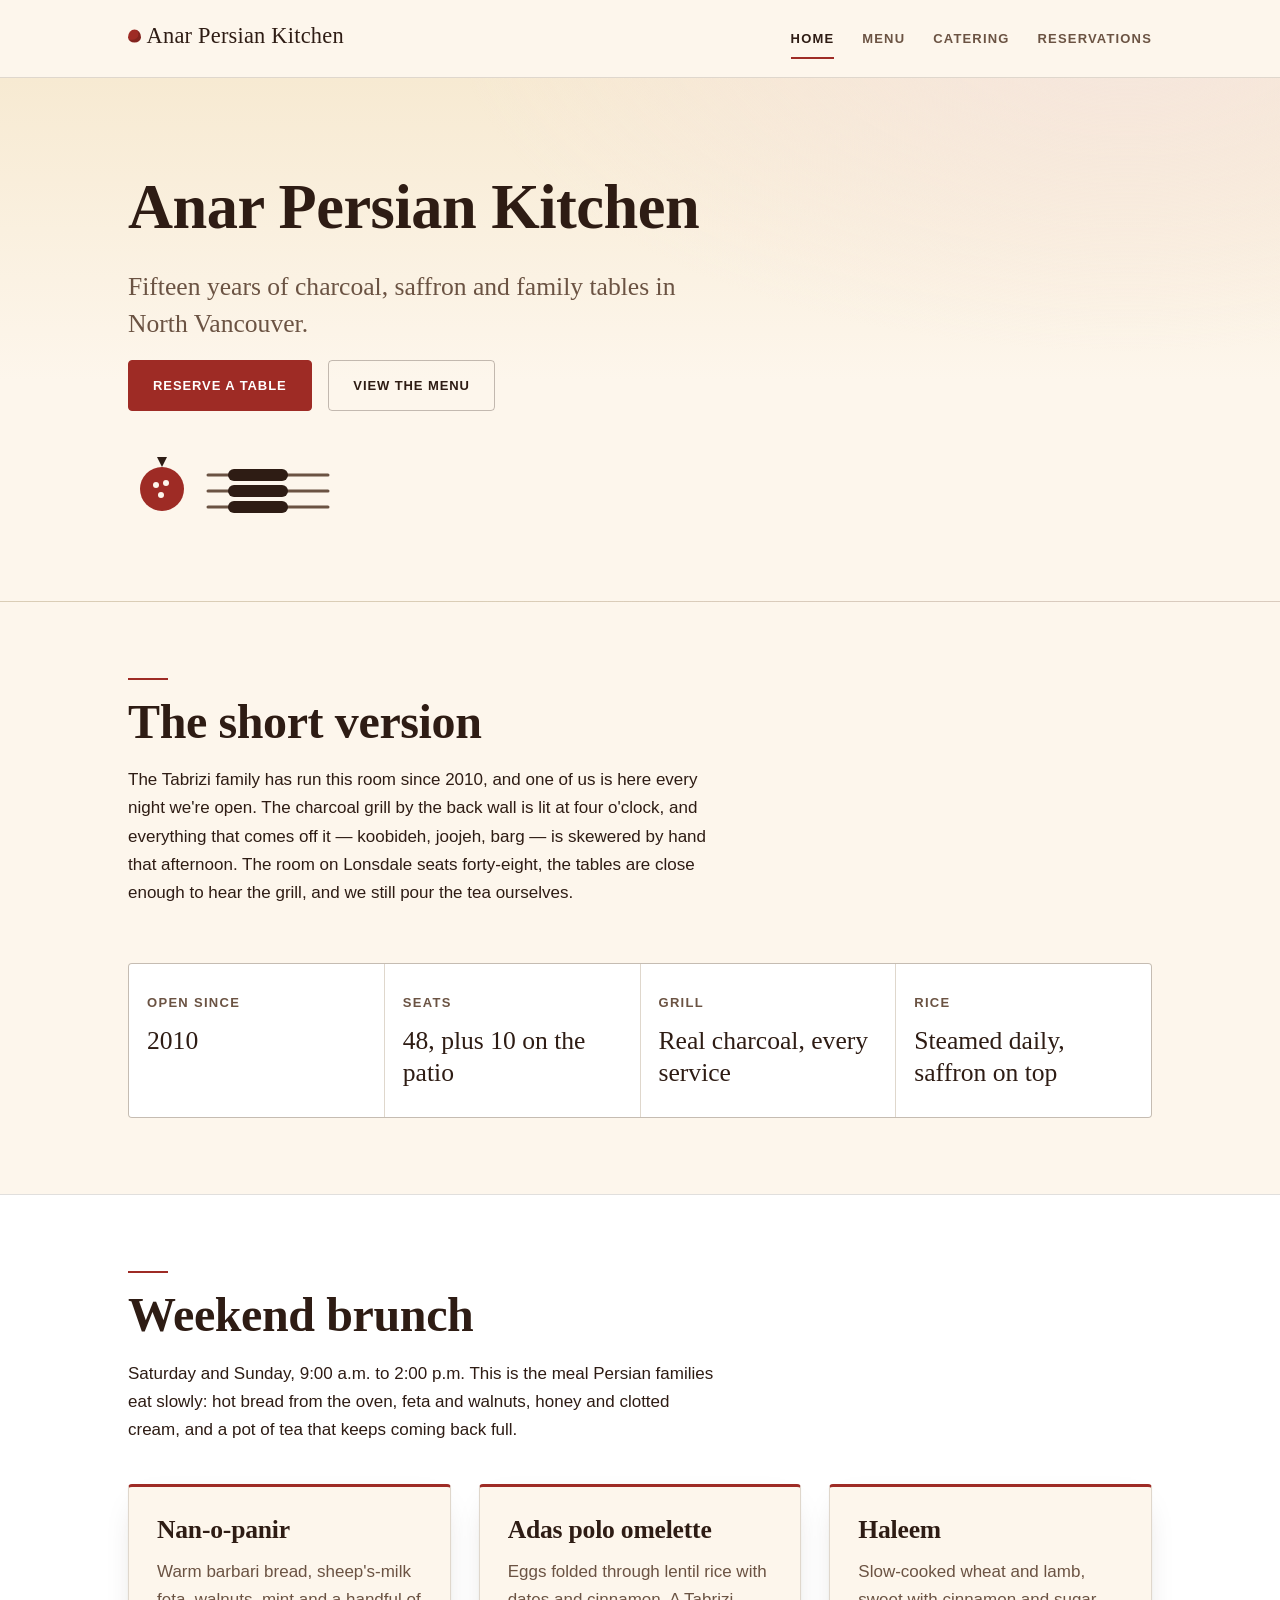
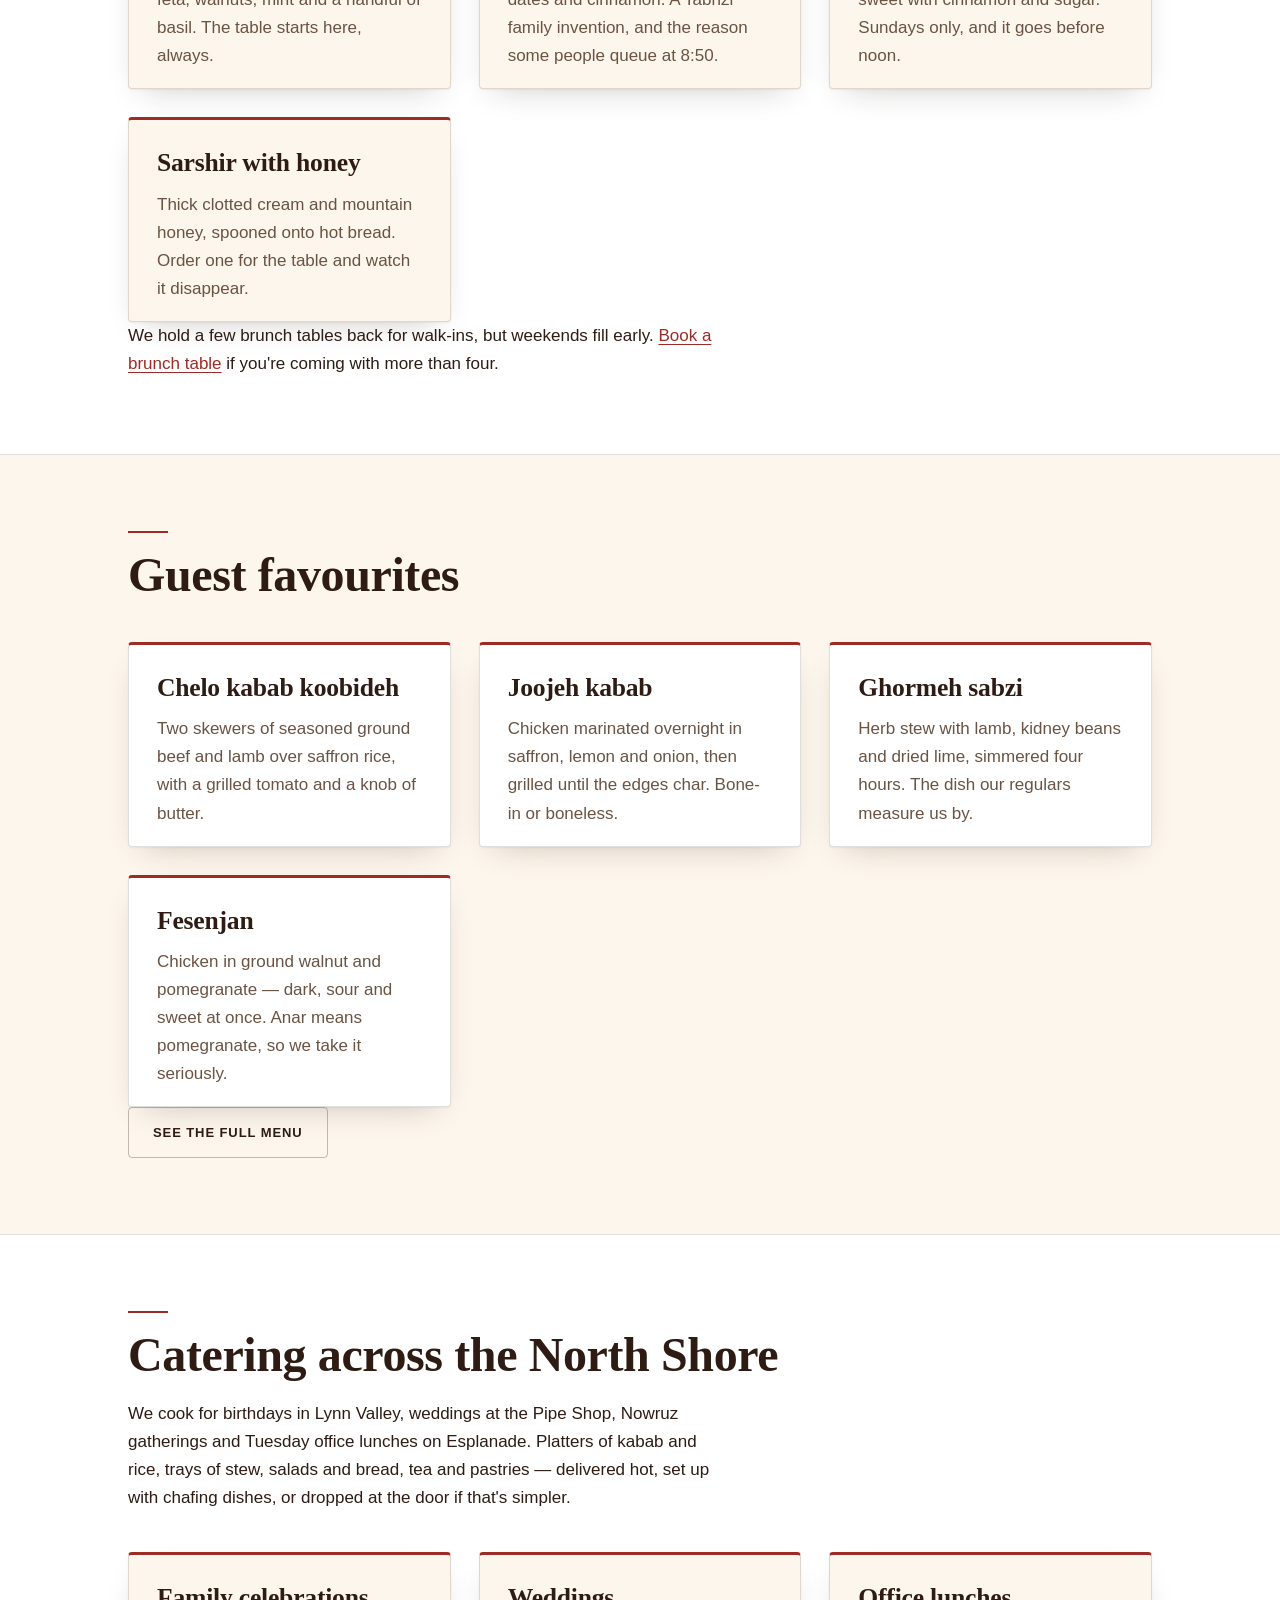
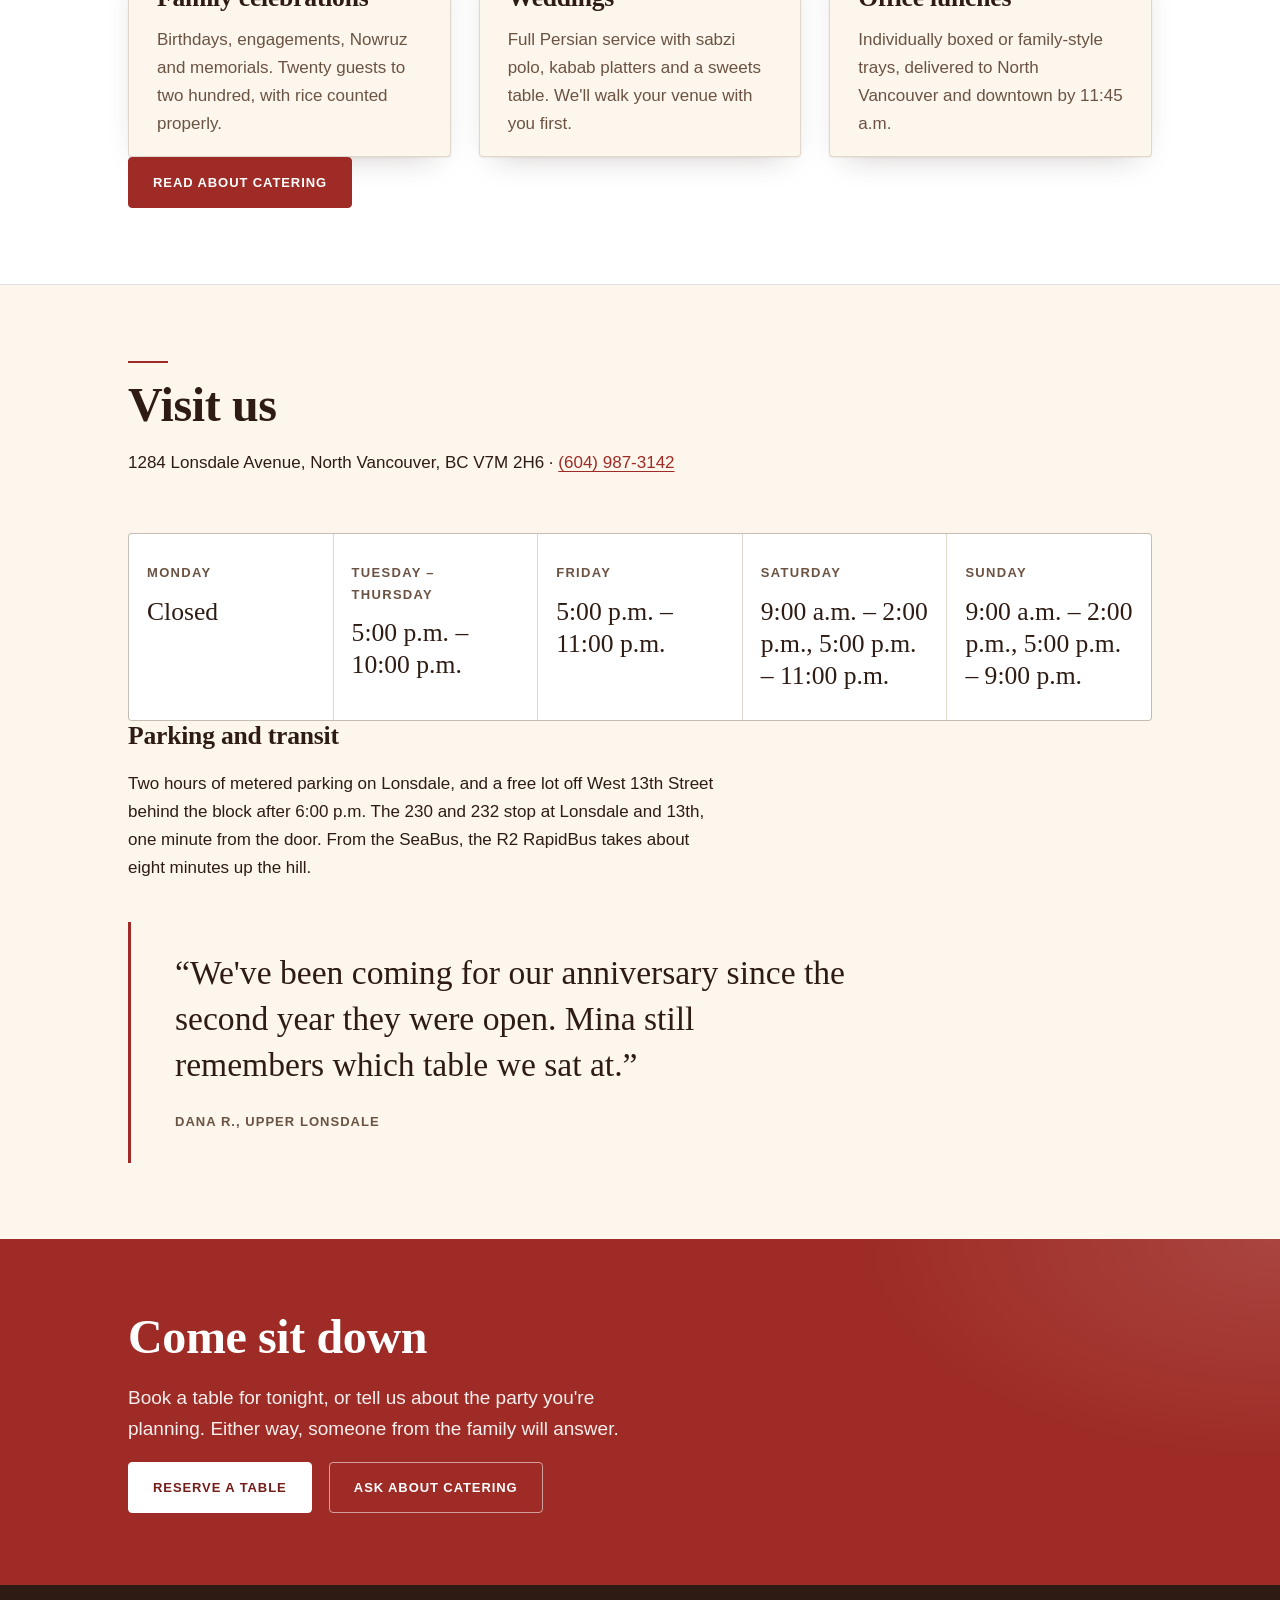
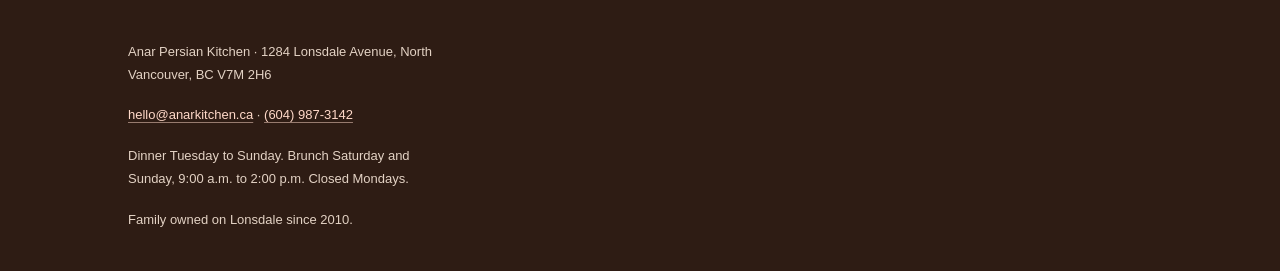
==== index.html @ dd58d660 "Publish Anar Persian Kitchen — revision 2 Replace the broken map image on the reservations page with" ====
<!DOCTYPE html>
<html lang="en">
<head>
<meta charset="utf-8">
<meta name="viewport" content="width=device-width, initial-scale=1">
<title>Anar Persian Kitchen — Persian Dining &amp; Weekend Brunch in North Vancouver</title>
<meta name="description" content="Anar Persian Kitchen on Lonsdale Avenue: fifteen years of charcoal-grilled kabab, saffron rice and weekend Persian brunch in North Vancouver. Reserve a table or ask about catering.">
<link rel="stylesheet" href="assets/styles.css">
</head>
<body>
<header class="site-header">
  <div class="container header-inner">
    <a class="brand" href="index.html">Anar Persian Kitchen</a>
    <nav class="site-nav" aria-label="Main">
      <a href="index.html" class="is-current" aria-current="page">Home</a>
      <a href="menu.html">Menu</a>
      <a href="catering.html">Catering</a>
      <a href="reservations.html">Reservations</a>
    </nav>
  </div>
</header>

<main>

  <section class="hero">
    <div class="container">
      <h1>Anar Persian Kitchen</h1>
      <p>Fifteen years of charcoal, saffron and family tables in North Vancouver.</p>
      <p>
        <a class="button button-primary" href="reservations.html">Reserve a table</a>
        <a class="button button-secondary" href="menu.html">View the menu</a>
      </p>
      <svg width="220" height="70" viewBox="0 0 220 70" role="img" aria-labelledby="pomegranate-title">
        <title id="pomegranate-title">A pomegranate cut open beside three skewers on a grill</title>
        <circle cx="34" cy="38" r="22" fill="#9E2B25"></circle>
        <path d="M34 16 l-5 -10 l10 0 z" fill="#2E1C14"></path>
        <circle cx="28" cy="34" r="3" fill="#FDF6EC"></circle>
        <circle cx="38" cy="32" r="3" fill="#FDF6EC"></circle>
        <circle cx="33" cy="44" r="3" fill="#FDF6EC"></circle>
        <g stroke="#6B5343" stroke-width="3" stroke-linecap="round">
          <line x1="80" y1="24" x2="200" y2="24"></line>
          <line x1="80" y1="40" x2="200" y2="40"></line>
          <line x1="80" y1="56" x2="200" y2="56"></line>
        </g>
        <g fill="#2E1C14">
          <rect x="100" y="18" width="60" height="12" rx="6"></rect>
          <rect x="100" y="34" width="60" height="12" rx="6"></rect>
          <rect x="100" y="50" width="60" height="12" rx="6"></rect>
        </g>
      </svg>
    </div>
  </section>

  <section class="section">
    <div class="container">
      <h2>The short version</h2>
      <p>The Tabrizi family has run this room since 2010, and one of us is here every night we're open. The charcoal grill by the back wall is lit at four o'clock, and everything that comes off it — koobideh, joojeh, barg — is skewered by hand that afternoon. The room on Lonsdale seats forty-eight, the tables are close enough to hear the grill, and we still pour the tea ourselves.</p>
      <dl class="facts">
        <div class="fact"><dt>Open since</dt><dd>2010</dd></div>
        <div class="fact"><dt>Seats</dt><dd>48, plus 10 on the patio</dd></div>
        <div class="fact"><dt>Grill</dt><dd>Real charcoal, every service</dd></div>
        <div class="fact"><dt>Rice</dt><dd>Steamed daily, saffron on top</dd></div>
      </dl>
    </div>
  </section>

  <section class="section section-alt">
    <div class="container">
      <h2>Weekend brunch</h2>
      <p>Saturday and Sunday, 9:00 a.m. to 2:00 p.m. This is the meal Persian families eat slowly: hot bread from the oven, feta and walnuts, honey and clotted cream, and a pot of tea that keeps coming back full.</p>
      <ul class="card-grid">
        <li class="card">
          <h3>Nan-o-panir</h3>
          <p>Warm barbari bread, sheep's-milk feta, walnuts, mint and a handful of basil. The table starts here, always.</p>
        </li>
        <li class="card">
          <h3>Adas polo omelette</h3>
          <p>Eggs folded through lentil rice with dates and cinnamon. A Tabrizi family invention, and the reason some people queue at 8:50.</p>
        </li>
        <li class="card">
          <h3>Haleem</h3>
          <p>Slow-cooked wheat and lamb, sweet with cinnamon and sugar. Sundays only, and it goes before noon.</p>
        </li>
        <li class="card">
          <h3>Sarshir with honey</h3>
          <p>Thick clotted cream and mountain honey, spooned onto hot bread. Order one for the table and watch it disappear.</p>
        </li>
      </ul>
      <p>We hold a few brunch tables back for walk-ins, but weekends fill early. <a href="reservations.html">Book a brunch table</a> if you're coming with more than four.</p>
    </div>
  </section>

  <section class="section">
    <div class="container">
      <h2>Guest favourites</h2>
      <ul class="card-grid">
        <li class="card">
          <h3>Chelo kabab koobideh</h3>
          <p>Two skewers of seasoned ground beef and lamb over saffron rice, with a grilled tomato and a knob of butter.</p>
        </li>
        <li class="card">
          <h3>Joojeh kabab</h3>
          <p>Chicken marinated overnight in saffron, lemon and onion, then grilled until the edges char. Bone-in or boneless.</p>
        </li>
        <li class="card">
          <h3>Ghormeh sabzi</h3>
          <p>Herb stew with lamb, kidney beans and dried lime, simmered four hours. The dish our regulars measure us by.</p>
        </li>
        <li class="card">
          <h3>Fesenjan</h3>
          <p>Chicken in ground walnut and pomegranate — dark, sour and sweet at once. Anar means pomegranate, so we take it seriously.</p>
        </li>
      </ul>
      <p><a class="button button-secondary" href="menu.html">See the full menu</a></p>
    </div>
  </section>

  <section class="section section-alt">
    <div class="container">
      <h2>Catering across the North Shore</h2>
      <p>We cook for birthdays in Lynn Valley, weddings at the Pipe Shop, Nowruz gatherings and Tuesday office lunches on Esplanade. Platters of kabab and rice, trays of stew, salads and bread, tea and pastries — delivered hot, set up with chafing dishes, or dropped at the door if that's simpler.</p>
      <ul class="card-grid">
        <li class="card">
          <h3>Family celebrations</h3>
          <p>Birthdays, engagements, Nowruz and memorials. Twenty guests to two hundred, with rice counted properly.</p>
        </li>
        <li class="card">
          <h3>Weddings</h3>
          <p>Full Persian service with sabzi polo, kabab platters and a sweets table. We'll walk your venue with you first.</p>
        </li>
        <li class="card">
          <h3>Office lunches</h3>
          <p>Individually boxed or family-style trays, delivered to North Vancouver and downtown by 11:45 a.m.</p>
        </li>
      </ul>
      <p><a class="button button-primary" href="catering.html">Read about catering</a></p>
    </div>
  </section>

  <section class="section">
    <div class="container">
      <h2>Visit us</h2>
      <p>1284 Lonsdale Avenue, North Vancouver, BC V7M 2H6 · <a href="tel:+16049873142">(604) 987-3142</a></p>
      <dl class="facts">
        <div class="fact"><dt>Monday</dt><dd>Closed</dd></div>
        <div class="fact"><dt>Tuesday – Thursday</dt><dd>5:00 p.m. – 10:00 p.m.</dd></div>
        <div class="fact"><dt>Friday</dt><dd>5:00 p.m. – 11:00 p.m.</dd></div>
        <div class="fact"><dt>Saturday</dt><dd>9:00 a.m. – 2:00 p.m., 5:00 p.m. – 11:00 p.m.</dd></div>
        <div class="fact"><dt>Sunday</dt><dd>9:00 a.m. – 2:00 p.m., 5:00 p.m. – 9:00 p.m.</dd></div>
      </dl>
      <h3>Parking and transit</h3>
      <p>Two hours of metered parking on Lonsdale, and a free lot off West 13th Street behind the block after 6:00 p.m. The 230 and 232 stop at Lonsdale and 13th, one minute from the door. From the SeaBus, the R2 RapidBus takes about eight minutes up the hill.</p>
      <blockquote class="quote">
        <p>We've been coming for our anniversary since the second year they were open. Mina still remembers which table we sat at.</p>
        <cite>Dana R., Upper Lonsdale</cite>
      </blockquote>
    </div>
  </section>

  <section class="cta">
    <div class="container">
      <h2>Come sit down</h2>
      <p>Book a table for tonight, or tell us about the party you're planning. Either way, someone from the family will answer.</p>
      <p>
        <a class="button button-primary" href="reservations.html">Reserve a table</a>
        <a class="button button-secondary" href="catering.html">Ask about catering</a>
      </p>
    </div>
  </section>

</main>

<footer class="site-footer">
  <div class="container">
    <p>Anar Persian Kitchen · 1284 Lonsdale Avenue, North Vancouver, BC V7M 2H6</p>
    <p><a href="mailto:hello@anarkitchen.ca">hello@anarkitchen.ca</a> · <a href="tel:+16049873142">(604) 987-3142</a></p>
    <p>Dinner Tuesday to Sunday. Brunch Saturday and Sunday, 9:00 a.m. to 2:00 p.m. Closed Mondays.</p>
    <p>Family owned on Lonsdale since 2010.</p>
  </div>
</footer>
</body>
</html>
---- assets/styles.css ----
:root {
  /* Palette */
  --bg: #FDF6EC;
  --surface: #FFFFFF;
  --text: #2E1C14;
  --muted: #6B5343;
  --accent: #9E2B25;
  --accent-contrast: #FFFFFF;
  --accent-deep: #741D19;
  --accent-wash: #F6E6DE;
  --saffron: #8A5A0B;
  --saffron-wash: #F7EAD2;
  --line: rgba(46, 28, 20, 0.14);
  --line-strong: rgba(46, 28, 20, 0.28);
  --shadow: 0 1px 2px rgba(46, 28, 20, 0.06), 0 12px 32px -16px rgba(46, 28, 20, 0.28);

  /* Type */
  --font-head: Georgia, 'Iowan Old Style', 'Palatino Linotype', Palatino, 'Times New Roman', serif;
  --font-body: -apple-system, BlinkMacSystemFont, 'Segoe UI', Roboto, 'Helvetica Neue', Arial, sans-serif;

  --step--1: 0.8125rem;
  --step-0: 1.0625rem;
  --step-1: 1.1875rem;
  --step-2: clamp(1.35rem, 1.2rem + 0.7vw, 1.6rem);
  --step-3: clamp(1.6rem, 1.35rem + 1.2vw, 2.1rem);
  --step-4: clamp(2rem, 1.55rem + 2.2vw, 3rem);
  --step-5: clamp(2.4rem, 1.7rem + 3.4vw, 3.9rem);

  /* Rhythm */
  --sp-1: 0.375rem;
  --sp-2: 0.75rem;
  --sp-3: 1.125rem;
  --sp-4: 1.75rem;
  --sp-5: 2.5rem;
  --sp-6: 3.5rem;
  --sp-7: 5rem;

  --radius: 4px;
  --radius-lg: 10px;
  --container: 69rem;
}

*,
*::before,
*::after {
  box-sizing: border-box;
}

html {
  -webkit-text-size-adjust: 100%;
  scroll-behavior: smooth;
}

body {
  margin: 0;
  background-color: var(--bg);
  color: var(--text);
  font-family: var(--font-body);
  font-size: var(--step-0);
  line-height: 1.65;
  -webkit-font-smoothing: antialiased;
  text-underline-offset: 0.18em;
}

/* ---------- Layout ---------- */

.container {
  width: 100%;
  max-width: var(--container);
  margin-inline: auto;
  padding-inline: clamp(1.125rem, 4vw, 2.5rem);
}

main {
  display: block;
}

/* ---------- Headings & text ---------- */

h1,
h2,
h3,
h4 {
  font-family: var(--font-head);
  font-weight: 600;
  color: var(--text);
  margin: 0 0 var(--sp-3);
  line-height: 1.15;
  letter-spacing: -0.008em;
  text-wrap: balance;
}

h1 {
  font-size: var(--step-5);
  line-height: 1.06;
}

h2 {
  font-size: var(--step-4);
  line-height: 1.1;
}

h3 {
  font-size: var(--step-2);
  line-height: 1.2;
}

h4 {
  font-size: var(--step-1);
}

p {
  margin: 0 0 var(--sp-3);
  max-width: 62ch;
}

.section > .container > h2,
.section > .container > p,
.hero h1 {
  max-width: 34ch;
}

.section > .container > p {
  max-width: 62ch;
}

strong {
  font-weight: 600;
}

em {
  font-style: italic;
}

small {
  font-size: var(--step--1);
  color: var(--muted);
}

ul,
ol {
  margin: 0 0 var(--sp-3);
  padding-left: 1.2rem;
}

li + li {
  margin-top: var(--sp-1);
}

hr {
  border: 0;
  border-top: 1px solid var(--line);
  margin: var(--sp-5) 0;
}

img,
svg {
  max-width: 100%;
  height: auto;
}

figure {
  margin: 0 0 var(--sp-4);
}

figcaption {
  font-size: var(--step--1);
  color: var(--muted);
  margin-top: var(--sp-2);
}

a {
  color: var(--accent);
  text-decoration: underline;
  text-decoration-thickness: 1px;
}

a:hover {
  color: var(--accent-deep);
  text-decoration-thickness: 2px;
}

:focus-visible {
  outline: 2px solid var(--accent);
  outline-offset: 3px;
  border-radius: 2px;
}

/* ---------- Header ---------- */

.site-header {
  background-color: var(--bg);
  border-bottom: 1px solid var(--line);
  position: sticky;
  top: 0;
  z-index: 20;
  backdrop-filter: saturate(1.2) blur(6px);
}

.header-inner {
  display: flex;
  flex-wrap: wrap;
  align-items: baseline;
  justify-content: space-between;
  gap: var(--sp-2) var(--sp-4);
  padding-block: var(--sp-3);
}

.brand {
  font-family: var(--font-head);
  font-size: 1.4rem;
  letter-spacing: 0.01em;
  color: var(--text);
  text-decoration: none;
  display: inline-flex;
  align-items: baseline;
  gap: 0.5ch;
  flex: 0 0 auto;
}

.brand::before {
  content: "";
  width: 0.58em;
  height: 0.58em;
  border-radius: 50% 50% 50% 50% / 60% 60% 40% 40%;
  background: var(--accent);
  box-shadow: inset -0.12em -0.12em 0 rgba(0, 0, 0, 0.18);
  transform: translateY(-0.02em);
}

.brand:hover {
  color: var(--accent-deep);
}

.site-nav {
  display: flex;
  flex-wrap: wrap;
  align-items: center;
  gap: var(--sp-1) var(--sp-4);
  margin-left: auto;
}

.site-nav a {
  font-size: var(--step--1);
  letter-spacing: 0.09em;
  text-transform: uppercase;
  font-weight: 600;
  color: var(--muted);
  text-decoration: none;
  padding: 0.45rem 0;
  border-bottom: 2px solid transparent;
  white-space: nowrap;
}

.site-nav a:hover {
  color: var(--text);
  border-bottom-color: var(--line-strong);
}

.site-nav a.is-current {
  color: var(--text);
  border-bottom-color: var(--accent);
}

/* ---------- Hero ---------- */

.hero {
  position: relative;
  overflow: hidden;
  padding-block: clamp(3rem, 8vw, 6rem) clamp(2.75rem, 7vw, 5rem);
  background:
    radial-gradient(60rem 30rem at 88% -12%, var(--accent-wash) 0%, rgba(253, 246, 236, 0) 70%),
    linear-gradient(180deg, var(--saffron-wash) 0%, var(--bg) 58%);
  border-bottom: 1px solid var(--line);
}

.hero > .container {
  position: relative;
}

.hero h1 {
  margin-bottom: var(--sp-4);
}

.hero h1 + p,
.hero > .container > p:first-of-type {
  font-size: var(--step-2);
  line-height: 1.45;
  color: var(--muted);
  max-width: 44ch;
  font-family: var(--font-head);
}

.hero p:last-of-type {
  margin-bottom: var(--sp-5);
}

.hero .button + .button {
  margin-left: var(--sp-2);
}

.hero svg {
  display: block;
}

/* ---------- Sections ---------- */

.section {
  padding-block: clamp(2.75rem, 6vw, 4.75rem);
}

.section-alt {
  background-color: var(--surface);
  border-block: 1px solid var(--line);
}

.section > .container > :last-child,
.hero > .container > :last-child,
.cta > .container > :last-child,
.site-footer .container > :last-child {
  margin-bottom: 0;
}

.section h2 {
  position: relative;
  padding-top: var(--sp-3);
}

.section h2::before {
  content: "";
  position: absolute;
  top: 0;
  left: 0;
  width: 2.5rem;
  height: 2px;
  background: var(--accent);
}

/* ---------- Buttons ---------- */

.button {
  display: inline-flex;
  align-items: center;
  justify-content: center;
  gap: 0.5ch;
  font-family: var(--font-body);
  font-size: var(--step--1);
  font-weight: 700;
  letter-spacing: 0.07em;
  text-transform: uppercase;
  text-decoration: none;
  padding: 0.85rem 1.5rem;
  border-radius: var(--radius);
  border: 1px solid transparent;
  transition: background-color 160ms ease, color 160ms ease, border-color 160ms ease, transform 160ms ease;
}

.button:hover {
  transform: translateY(-1px);
  text-decoration: none;
}

.button-primary {
  background-color: var(--accent);
  color: var(--accent-contrast);
  border-color: var(--accent);
}

.button-primary:hover {
  background-color: var(--accent-deep);
  border-color: var(--accent-deep);
  color: var(--accent-contrast);
}

.button-secondary {
  background-color: transparent;
  color: var(--text);
  border-color: var(--line-strong);
}

.button-secondary:hover {
  color: var(--text);
  border-color: var(--text);
  background-color: rgba(46, 28, 20, 0.04);
}

/* ---------- Cards ---------- */

.card-grid {
  list-style: none;
  margin: var(--sp-5) 0 0;
  padding: 0;
  display: grid;
  gap: var(--sp-3);
  grid-template-columns: repeat(auto-fit, minmax(16rem, 1fr));
}

.card-grid li + li {
  margin-top: 0;
}

.card {
  background-color: var(--surface);
  border: 1px solid var(--line);
  border-top: 3px solid var(--accent);
  border-radius: var(--radius);
  padding: var(--sp-4) var(--sp-4) var(--sp-3);
  box-shadow: var(--shadow);
}

.card h3 {
  margin-bottom: var(--sp-2);
}

.card p {
  color: var(--muted);
  margin-bottom: var(--sp-2);
  max-width: 46ch;
}

.card > :last-child {
  margin-bottom: 0;
}

.card a {
  font-weight: 600;
}

.section-alt .card {
  background-color: var(--bg);
}

/* ---------- Facts ---------- */

.facts {
  margin: var(--sp-5) 0 0;
  display: grid;
  gap: 1px;
  grid-template-columns: repeat(auto-fit, minmax(12rem, 1fr));
  background-color: var(--line);
  border: 1px solid var(--line);
  border-radius: var(--radius);
  overflow: hidden;
}

.fact {
  background-color: var(--surface);
  padding: var(--sp-4) var(--sp-3);
}

.section-alt .fact {
  background-color: var(--bg);
}

.fact dt {
  font-size: var(--step--1);
  text-transform: uppercase;
  letter-spacing: 0.1em;
  font-weight: 700;
  color: var(--muted);
  margin-bottom: var(--sp-2);
}

.fact dd {
  margin: 0;
  font-family: var(--font-head);
  font-size: var(--step-2);
  line-height: 1.25;
  color: var(--text);
}

/* ---------- Quote ---------- */

.quote {
  margin: var(--sp-5) 0 0;
  padding: var(--sp-4) 0 var(--sp-4) clamp(1.5rem, 4vw, 2.75rem);
  border-left: 3px solid var(--accent);
  position: relative;
}

.quote p {
  font-family: var(--font-head);
  font-size: var(--step-3);
  line-height: 1.38;
  color: var(--text);
  margin-bottom: var(--sp-3);
  max-width: 40ch;
}

.quote p::before {
  content: "\201C";
}

.quote p::after {
  content: "\201D";
}

.quote cite {
  font-style: normal;
  font-size: var(--step--1);
  letter-spacing: 0.08em;
  text-transform: uppercase;
  font-weight: 600;
  color: var(--muted);
}

/* ---------- Form ---------- */

.form {
  margin-top: var(--sp-5);
  display: grid;
  gap: var(--sp-3);
  max-width: 34rem;
  background-color: var(--surface);
  border: 1px solid var(--line);
  border-radius: var(--radius-lg);
  padding: clamp(1.25rem, 4vw, 2.25rem);
  box-shadow: var(--shadow);
}

.section-alt .form {
  background-color: var(--bg);
}

.field {
  display: grid;
  gap: var(--sp-1);
}

.field label {
  font-size: var(--step--1);
  font-weight: 700;
  letter-spacing: 0.06em;
  text-transform: uppercase;
  color: var(--muted);
}

.form input,
.form select,
.form textarea {
  font: inherit;
  color: var(--text);
  background-color: var(--surface);
  border: 1px solid var(--line-strong);
  border-radius: var(--radius);
  padding: 0.7rem 0.85rem;
  width: 100%;
}

.section-alt .form input,
.section-alt .form select,
.section-alt .form textarea {
  background-color: var(--surface);
}

.form textarea {
  min-height: 7rem;
  resize: vertical;
}

.form input::placeholder,
.form textarea::placeholder {
  color: var(--muted);
  opacity: 0.75;
}

.form input:focus,
.form select:focus,
.form textarea:focus {
  outline: 2px solid var(--accent);
  outline-offset: 1px;
  border-color: var(--accent);
}

.form .button {
  justify-self: start;
}

.form p {
  font-size: var(--step--1);
  color: var(--muted);
  margin: 0;
}

/* ---------- CTA ---------- */

.cta {
  padding-block: clamp(2.75rem, 6vw, 4.5rem);
  background-color: var(--accent);
  color: var(--accent-contrast);
  background-image: radial-gradient(38rem 20rem at 100% 0%, rgba(255, 255, 255, 0.12), rgba(255, 255, 255, 0) 70%);
}

.cta h2,
.cta h3 {
  color: var(--accent-contrast);
}

.cta h2::before {
  background: var(--accent-contrast);
  opacity: 0.6;
}

.cta p {
  color: rgba(255, 255, 255, 0.92);
  max-width: 50ch;
  font-size: var(--step-1);
}

.cta .button-primary {
  background-color: var(--accent-contrast);
  color: var(--accent-deep);
  border-color: var(--accent-contrast);
}

.cta .button-primary:hover {
  background-color: var(--bg);
  color: var(--accent-deep);
  border-color: var(--bg);
}

.cta .button-secondary {
  color: var(--accent-contrast);
  border-color: rgba(255, 255, 255, 0.55);
}

.cta .button-secondary:hover {
  color: var(--accent-contrast);
  border-color: var(--accent-contrast);
  background-color: rgba(255, 255, 255, 0.12);
}

.cta .button + .button {
  margin-left: var(--sp-2);
}

.cta a:not(.button) {
  color: var(--accent-contrast);
}

/* ---------- Footer ---------- */

.site-footer {
  background-color: var(--text);
  color: #EFE2D6;
  padding-block: var(--sp-6) var(--sp-5);
  font-size: var(--step--1);
  line-height: 1.75;
}

.site-footer h2,
.site-footer h3 {
  color: #FFF7EE;
  font-size: var(--step-1);
  margin-bottom: var(--sp-2);
}

.site-footer p {
  color: #E3D2C4;
  max-width: 44ch;
}

.site-footer a {
  color: #FFD9C9;
  text-decoration-color: rgba(255, 217, 201, 0.5);
}

.site-footer a:hover {
  color: #FFFFFF;
}

.site-footer ul {
  list-style: none;
  padding: 0;
}

.site-footer address {
  font-style: normal;
  color: #E3D2C4;
}

/* ---------- Small screens ---------- */

@media (max-width: 40rem) {
  .header-inner {
    padding-block: var(--sp-2) 0;
  }

  .site-nav {
    width: 100%;
    margin-left: 0;
    gap: 0 var(--sp-3);
    justify-content: flex-start;
    overflow-x: auto;
    -webkit-overflow-scrolling: touch;
    scrollbar-width: none;
    padding-bottom: 2px;
  }

  .site-nav::-webkit-scrollbar {
    display: none;
  }

  .site-nav a {
    padding-block: 0.6rem;
  }

  .hero .button,
  .cta .button {
    width: 100%;
  }

  .hero .button + .button,
  .cta .button + .button {
    margin-left: 0;
    margin-top: var(--sp-2);
  }
}

@media (min-width: 52rem) {
  .facts {
    margin-top: var(--sp-6);
  }

  .card-grid {
    gap: var(--sp-4);
  }
}

/* ---------- Motion ---------- */

@media (prefers-reduced-motion: reduce) {
  html {
    scroll-behavior: auto;
  }

  *,
  *::before,
  *::after {
    animation-duration: 0.001ms !important;
    animation-iteration-count: 1 !important;
    transition-duration: 0.001ms !important;
  }

  .button:hover {
    transform: none;
  }
}

/* ---------- Dark mode ---------- */

@media (prefers-color-scheme: dark) {
  :root {
    --bg: #1B100C;
    --surface: #251811;
    --text: #F8ECE0;
    --muted: #C6AC99;
    --accent: #E9776C;
    --accent-contrast: #2A100C;
    --accent-deep: #F79A90;
    --accent-wash: rgba(233, 119, 108, 0.14);
    --saffron: #E0B25F;
    --saffron-wash: rgba(224, 178, 95, 0.1);
    --line: rgba(248, 236, 224, 0.14);
    --line-strong: rgba(248, 236, 224, 0.32);
    --shadow: 0 1px 2px rgba(0, 0, 0, 0.5), 0 16px 36px -20px rgba(0, 0, 0, 0.8);
  }

  .hero {
    background:
      radial-gradient(60rem 30rem at 88% -12%, var(--accent-wash) 0%, rgba(27, 16, 12, 0) 72%),
      linear-gradient(180deg, #23150F 0%, var(--bg) 60%);
  }

  .button-secondary:hover {
    background-color: rgba(248, 236, 224, 0.07);
  }

  .cta {
    background-color: #3D1512;
    color: #FBEDE6;
    background-image: radial-gradient(38rem 20rem at 100% 0%, rgba(233, 119, 108, 0.22), rgba(0, 0, 0, 0) 70%);
    border-block: 1px solid rgba(248, 236, 224, 0.1);
  }

  .cta h2,
  .cta h3,
  .cta a:not(.button) {
    color: #FBEDE6;
  }

  .cta p {
    color: #EBD7CE;
  }

  .cta h2::before {
    background: var(--accent);
    opacity: 1;
  }

  .cta .button-primary {
    background-color: var(--accent);
    color: #2A100C;
    border-color: var(--accent);
  }

  .cta .button-primary:hover {
    background-color: var(--accent-deep);
    border-color: var(--accent-deep);
    color: #2A100C;
  }

  .site-footer {
    background-color: #140B08;
    color: #E6D6C9;
    border-top: 1px solid var(--line);
  }

  .site-footer p,
  .site-footer address {
    color: #D2BEB0;
  }

  .site-footer a {
    color: #F3A79C;
  }
}
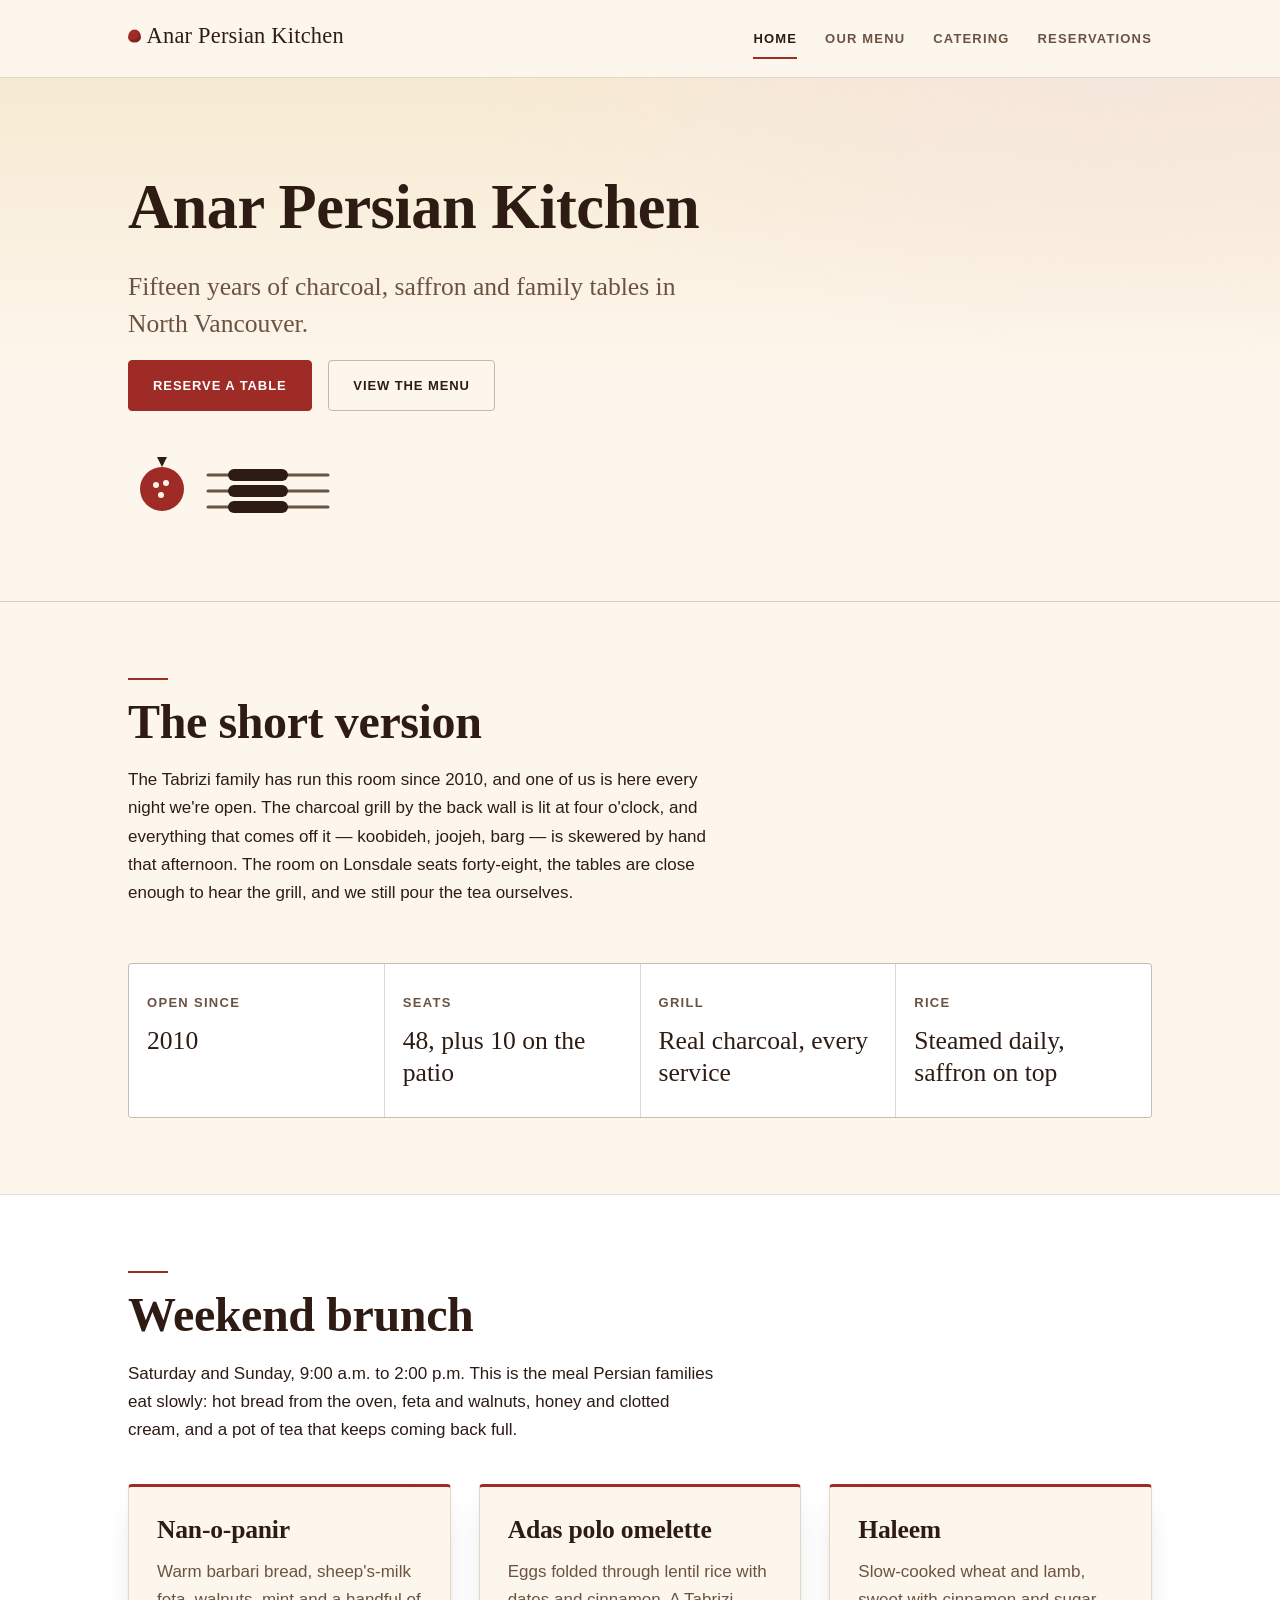
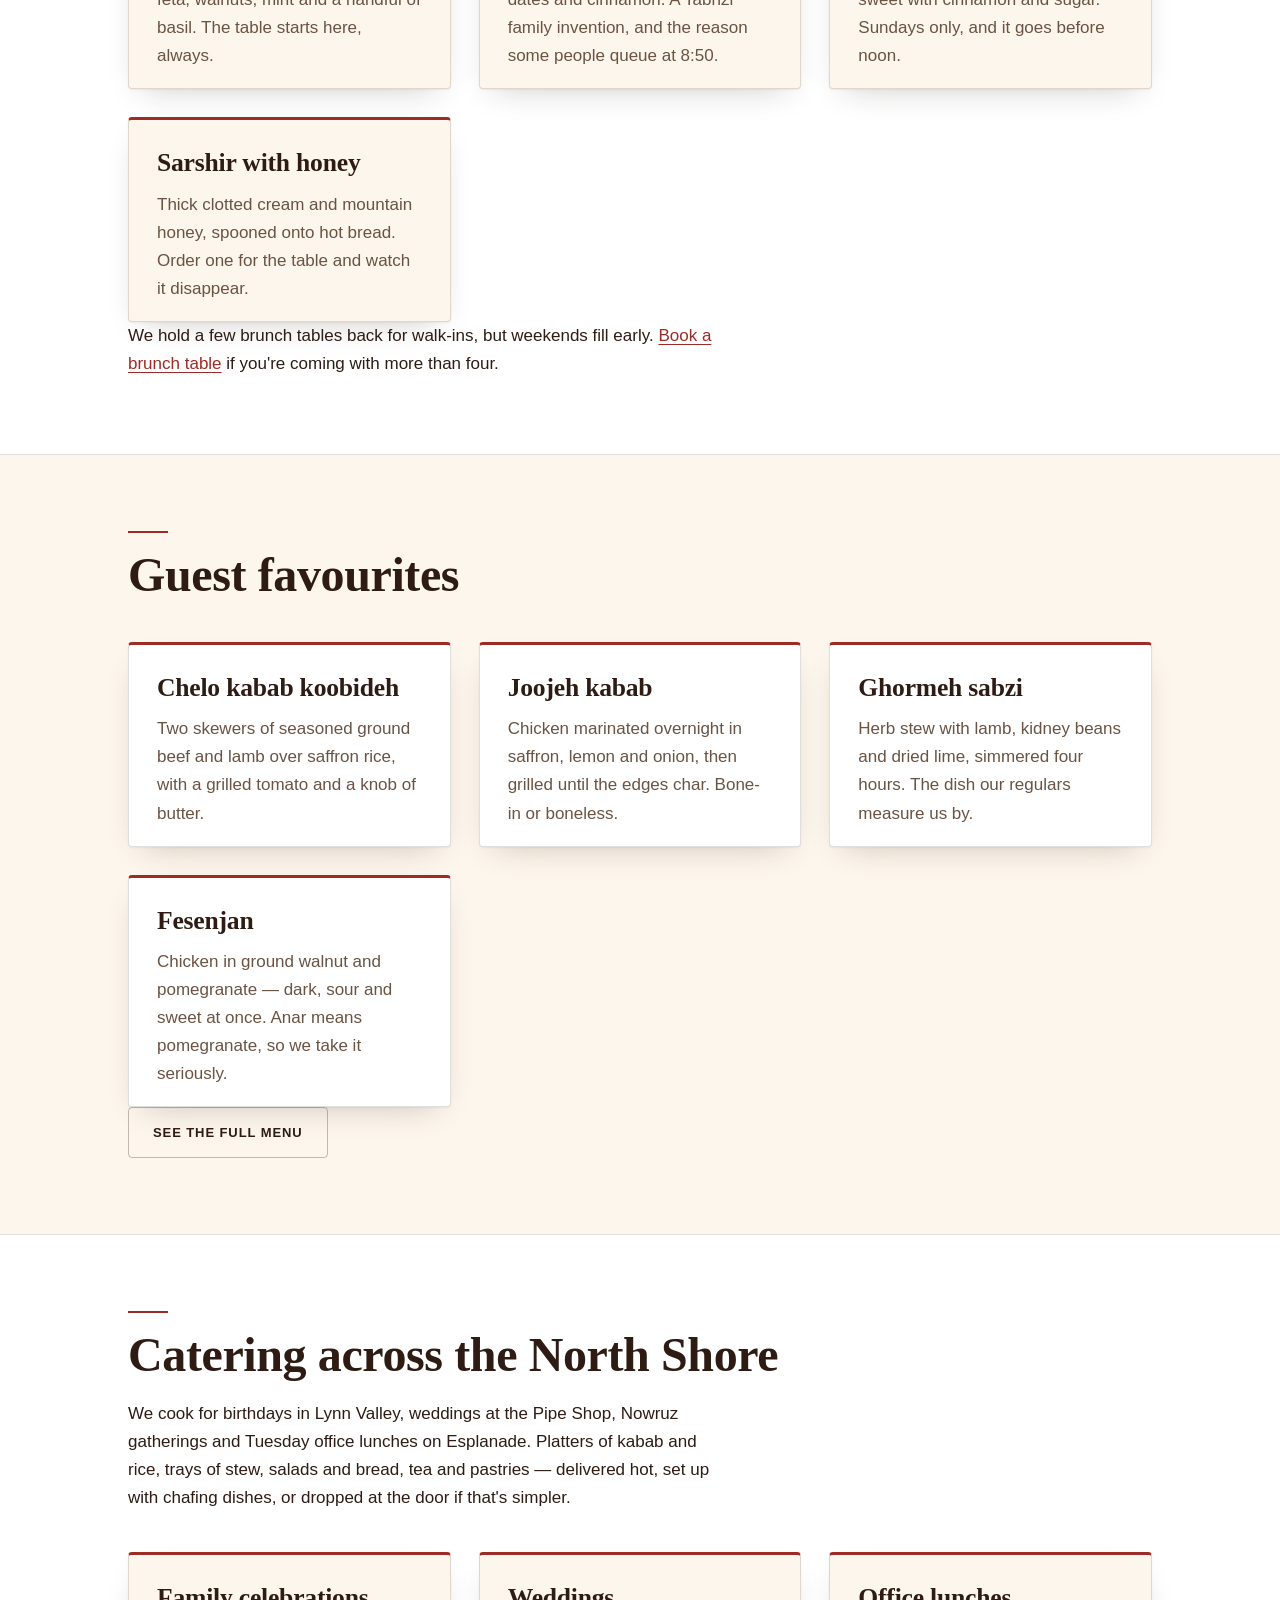
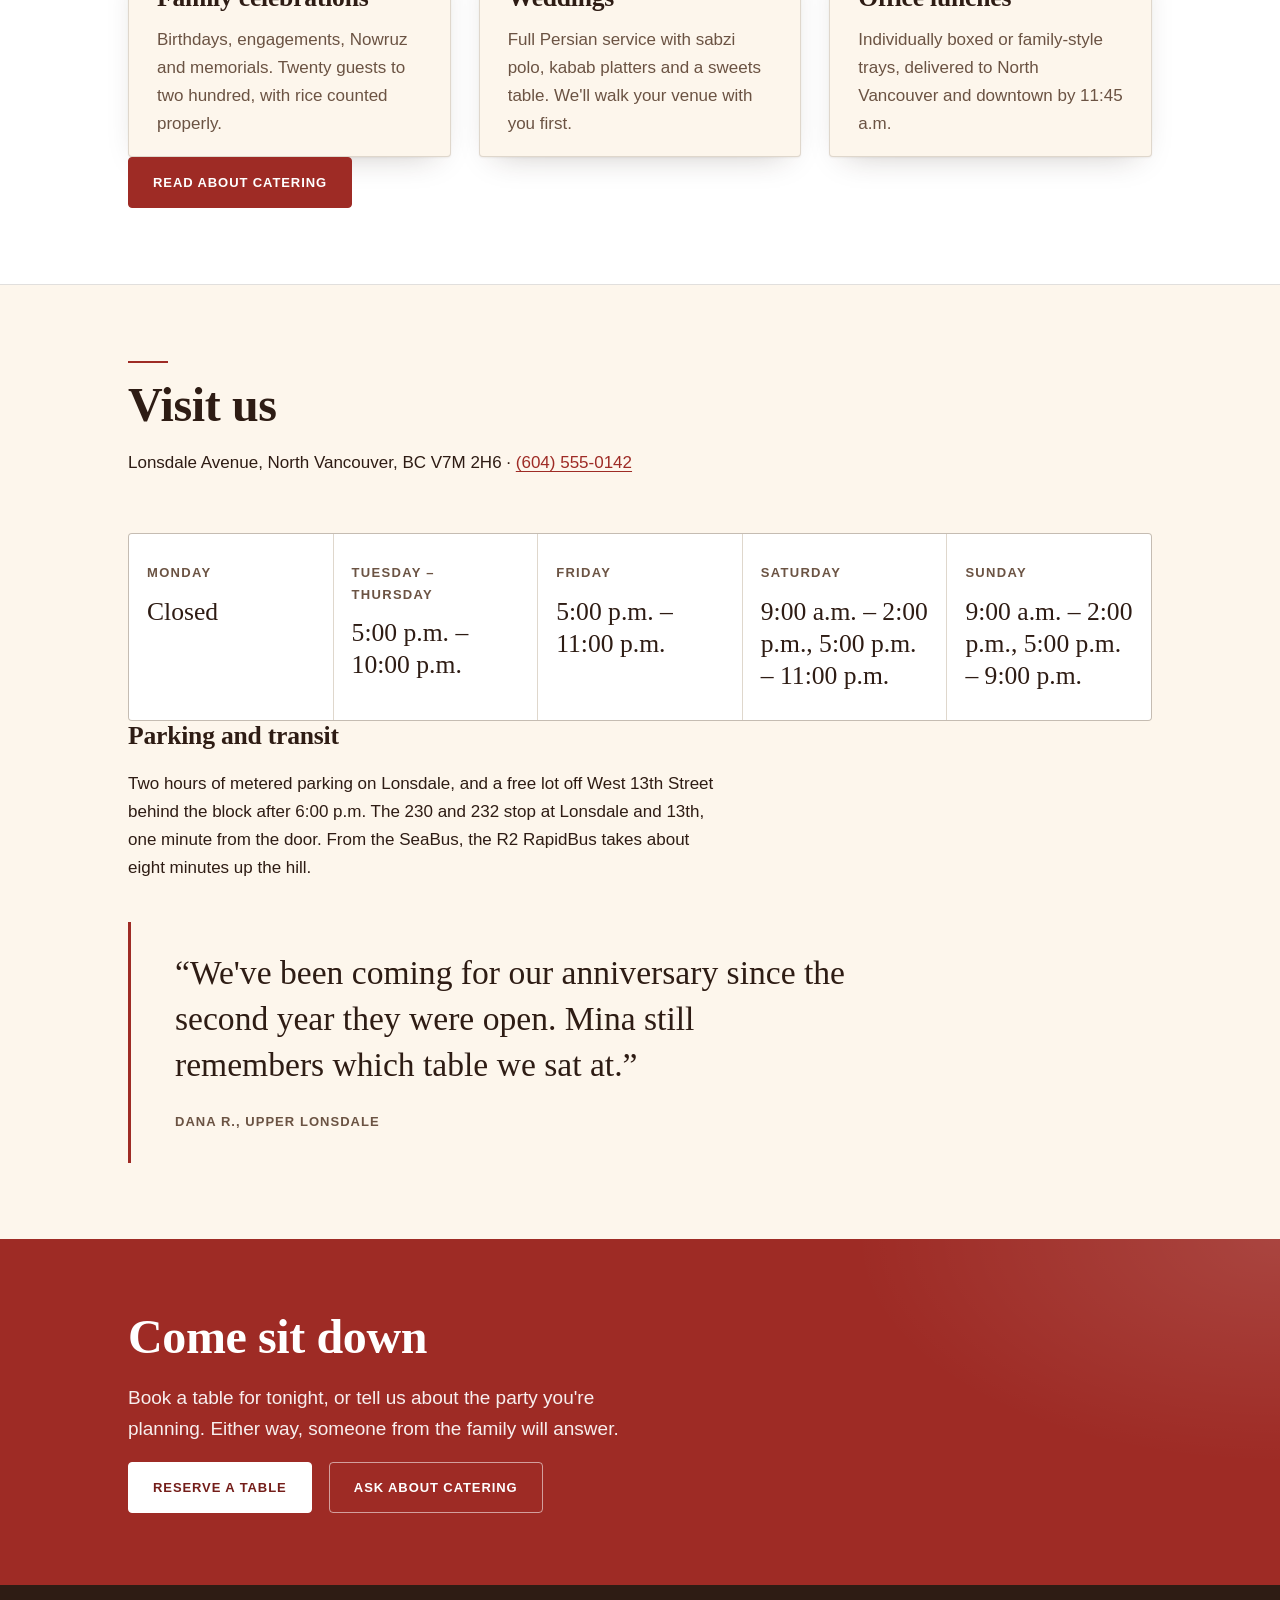
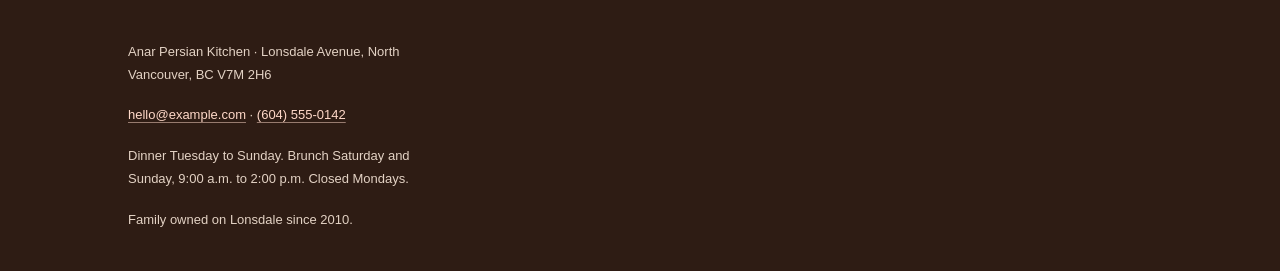
==== commit e1248a0a: "Publish Anar Persian Kitchen — revision 5 The contact block (email, phone, street address) appears i" ====
--- a/index.html
+++ b/index.html
@@ -6,6 +6,8 @@
 <title>Anar Persian Kitchen — Persian Dining &amp; Weekend Brunch in North Vancouver</title>
 <meta name="description" content="Anar Persian Kitchen on Lonsdale Avenue: fifteen years of charcoal-grilled kabab, saffron rice and weekend Persian brunch in North Vancouver. Reserve a table or ask about catering.">
 <link rel="stylesheet" href="assets/styles.css">
+<link rel="icon" type="image/svg+xml" href="assets/favicon.svg">
+<link rel="apple-touch-icon" href="assets/favicon.svg">
 </head>
 <body>
 <header class="site-header">
@@ -13,7 +15,7 @@
     <a class="brand" href="index.html">Anar Persian Kitchen</a>
     <nav class="site-nav" aria-label="Main">
       <a href="index.html" class="is-current" aria-current="page">Home</a>
-      <a href="menu.html">Menu</a>
+      <a href="menu.html">Our Menu</a>
       <a href="catering.html">Catering</a>
       <a href="reservations.html">Reservations</a>
     </nav>
@@ -140,7 +142,7 @@
   <section class="section">
     <div class="container">
       <h2>Visit us</h2>
-      <p>1284 Lonsdale Avenue, North Vancouver, BC V7M 2H6 · <a href="tel:+16049873142">(604) 987-3142</a></p>
+      <p>Lonsdale Avenue, North Vancouver, BC V7M 2H6 · <a href="tel:+16045550142">(604) 555-0142</a></p>
       <dl class="facts">
         <div class="fact"><dt>Monday</dt><dd>Closed</dd></div>
         <div class="fact"><dt>Tuesday – Thursday</dt><dd>5:00 p.m. – 10:00 p.m.</dd></div>
@@ -172,8 +174,8 @@
 
 <footer class="site-footer">
   <div class="container">
-    <p>Anar Persian Kitchen · 1284 Lonsdale Avenue, North Vancouver, BC V7M 2H6</p>
-    <p><a href="mailto:hello@anarkitchen.ca">hello@anarkitchen.ca</a> · <a href="tel:+16049873142">(604) 987-3142</a></p>
+    <p>Anar Persian Kitchen · Lonsdale Avenue, North Vancouver, BC V7M 2H6</p>
+    <p><a href="mailto:hello@example.com">hello@example.com</a> · <a href="tel:+16045550142">(604) 555-0142</a></p>
     <p>Dinner Tuesday to Sunday. Brunch Saturday and Sunday, 9:00 a.m. to 2:00 p.m. Closed Mondays.</p>
     <p>Family owned on Lonsdale since 2010.</p>
   </div>
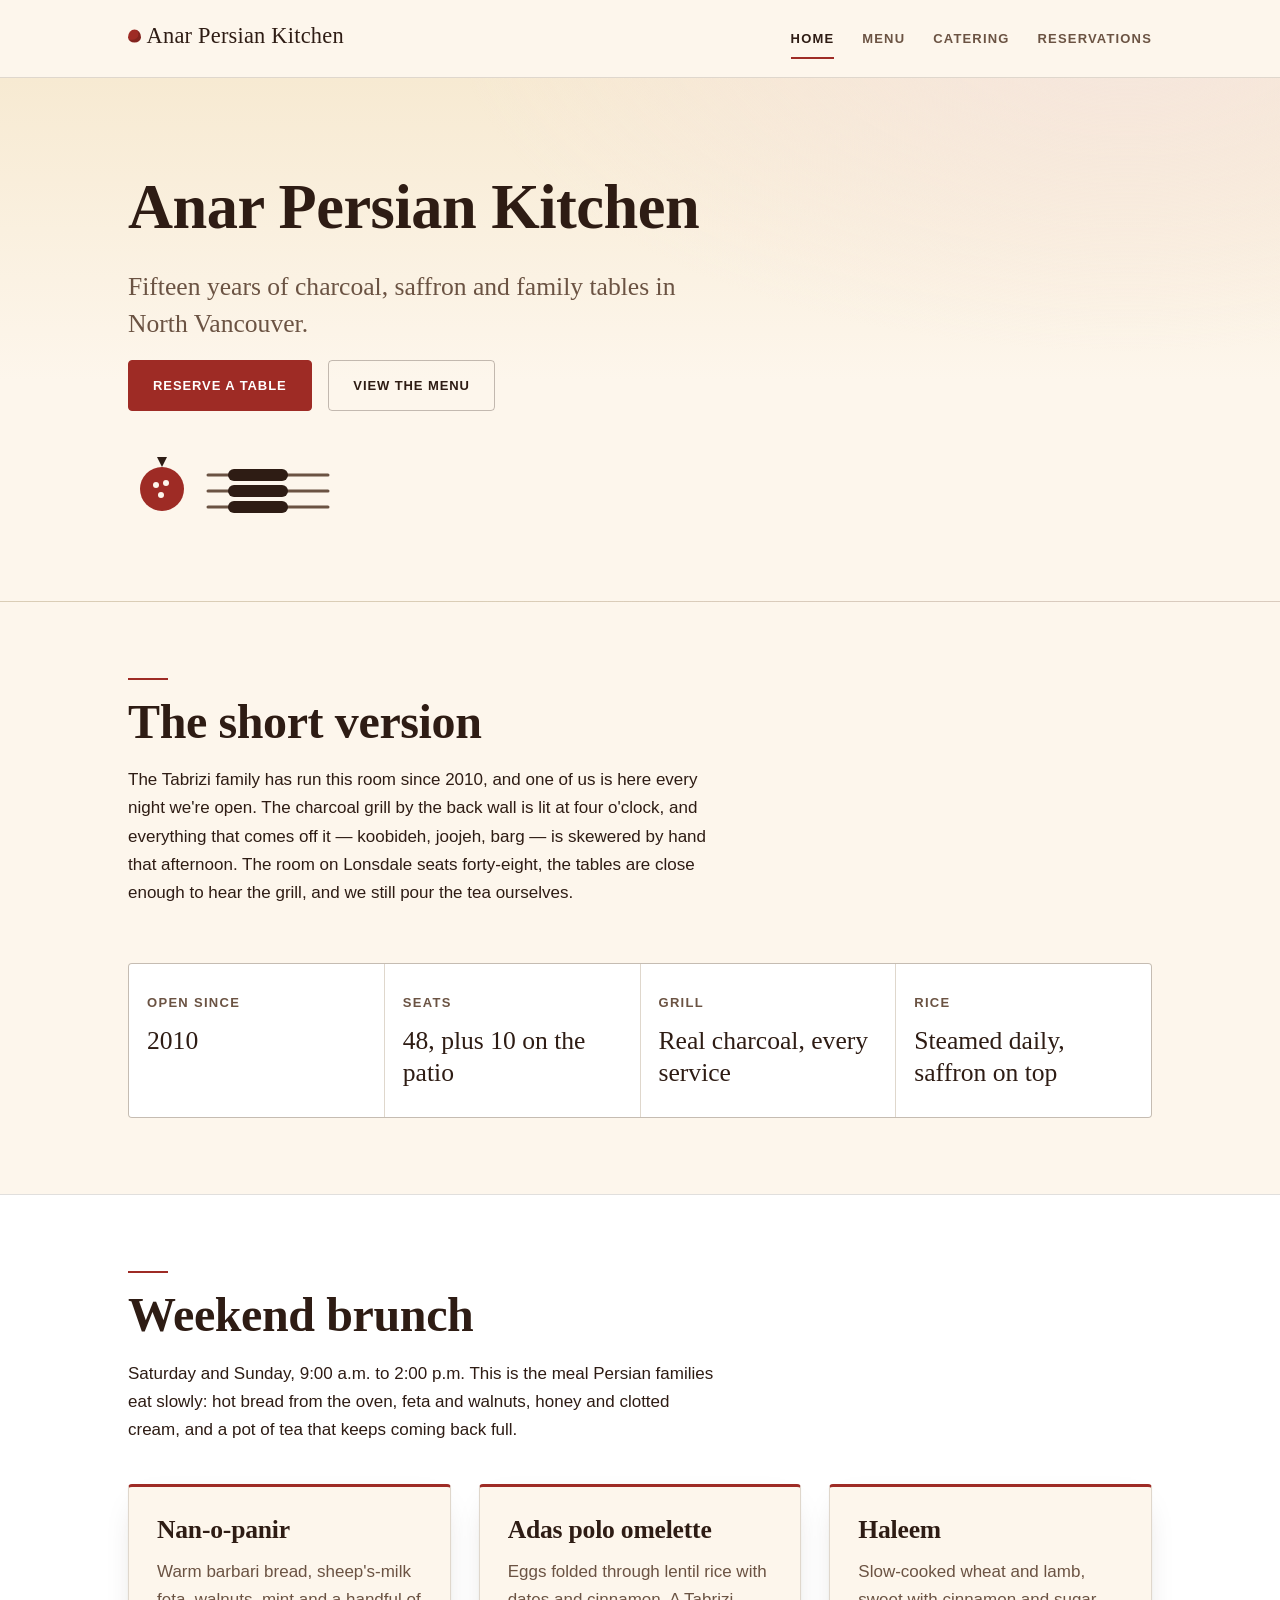
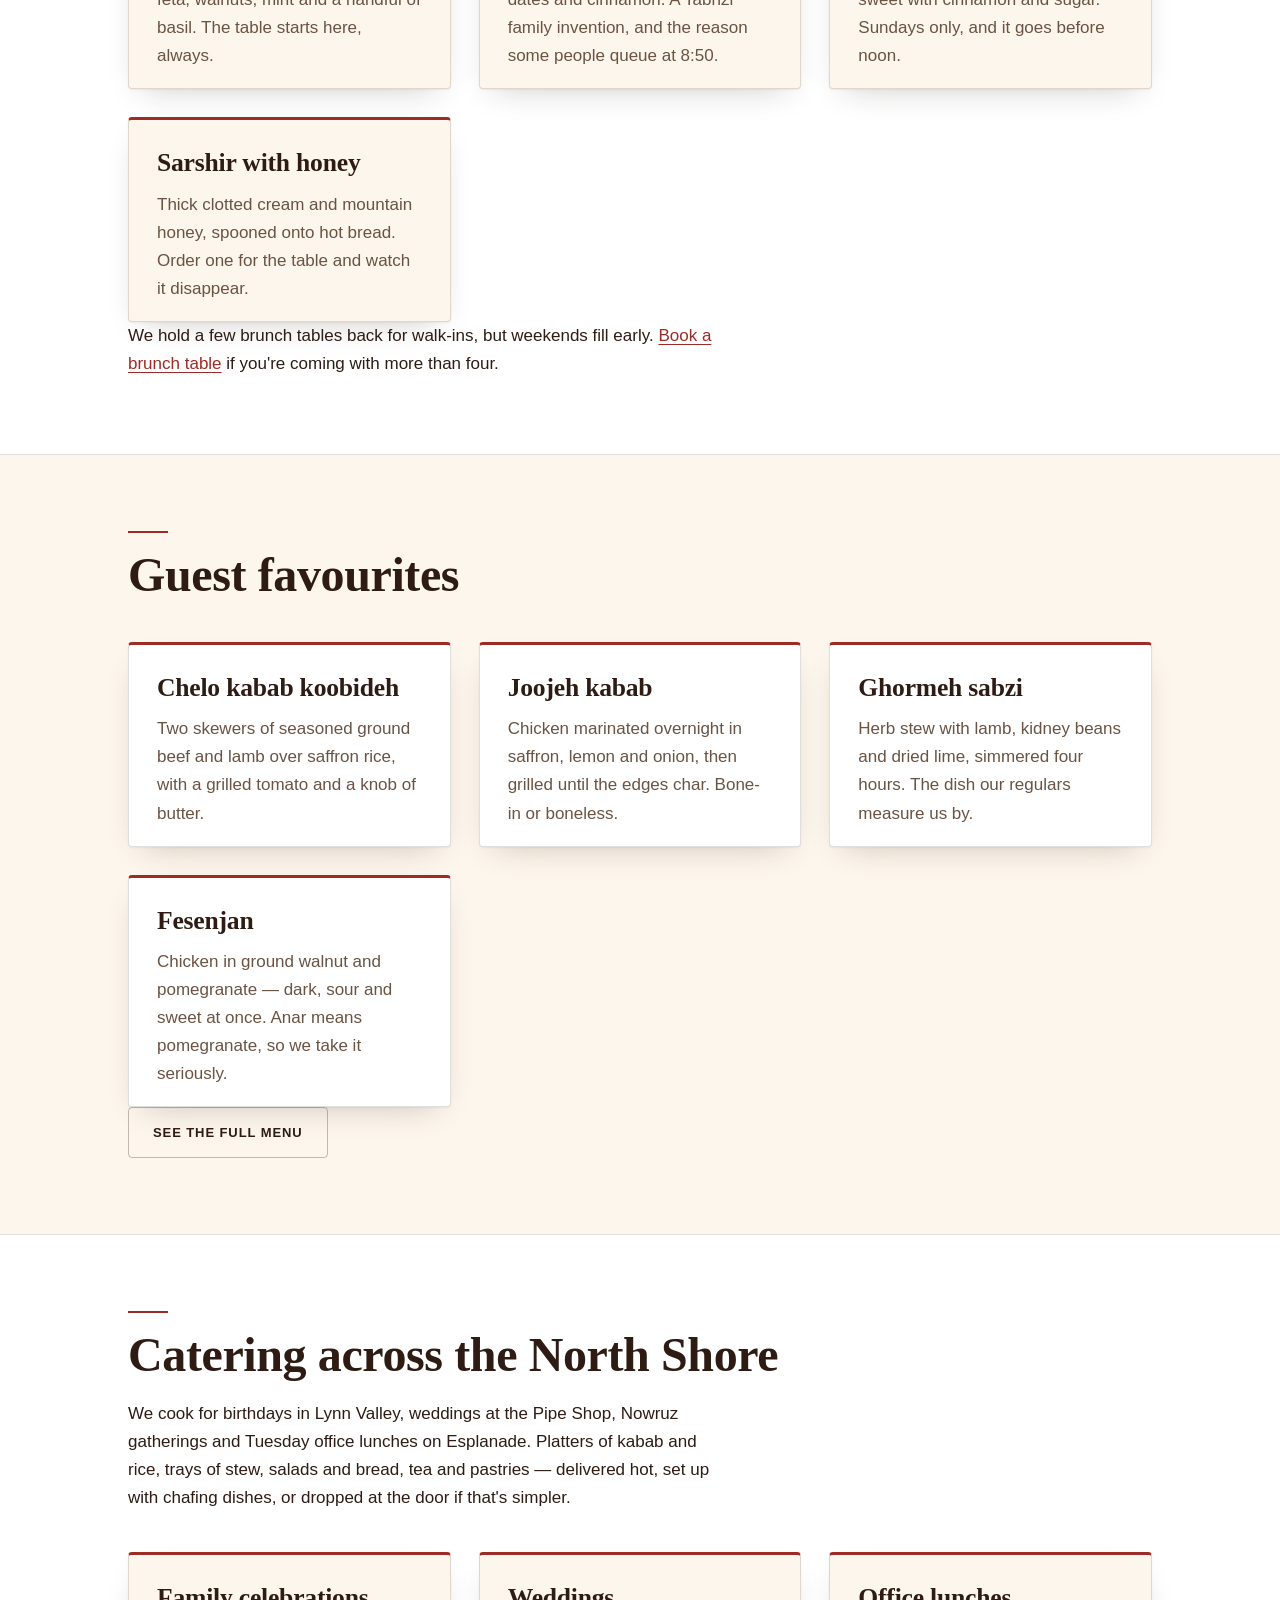
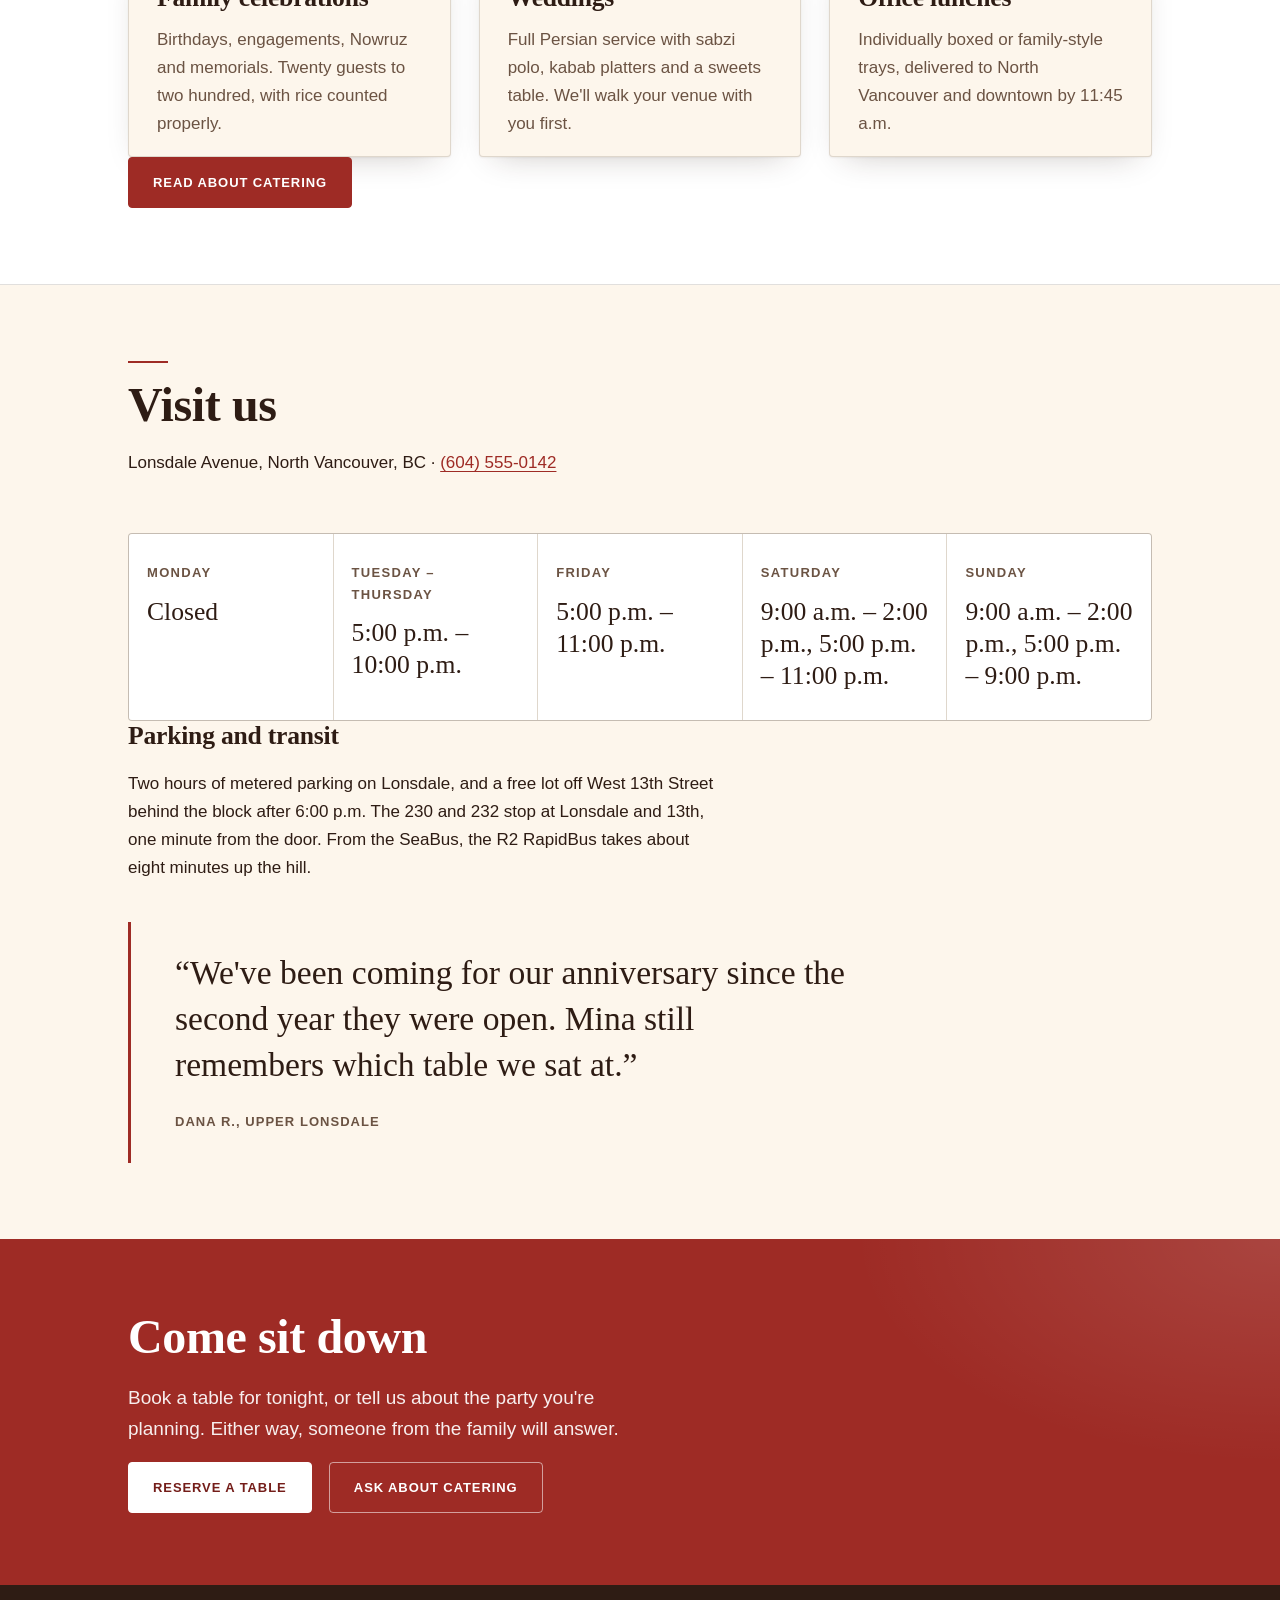
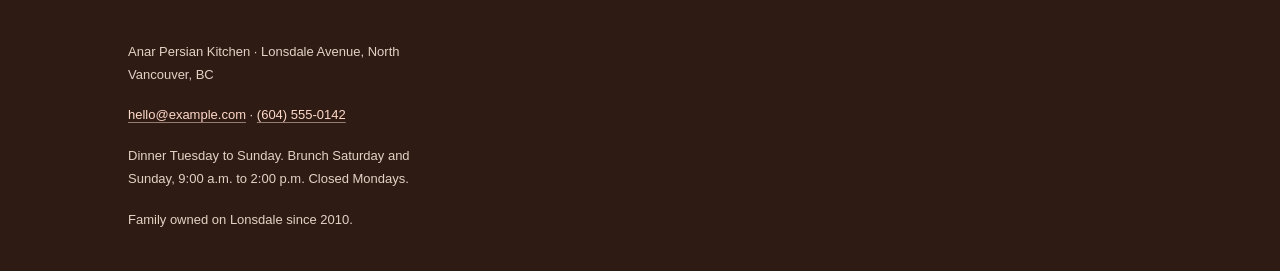
==== commit 77925c5f: "Publish Anar Persian Kitchen — revision 6 Both corrections live in the markup of all four pages: the" ====
--- a/index.html
+++ b/index.html
@@ -15,7 +15,7 @@
     <a class="brand" href="index.html">Anar Persian Kitchen</a>
     <nav class="site-nav" aria-label="Main">
       <a href="index.html" class="is-current" aria-current="page">Home</a>
-      <a href="menu.html">Our Menu</a>
+      <a href="menu.html">Menu</a>
       <a href="catering.html">Catering</a>
       <a href="reservations.html">Reservations</a>
     </nav>
@@ -142,7 +142,7 @@
   <section class="section">
     <div class="container">
       <h2>Visit us</h2>
-      <p>Lonsdale Avenue, North Vancouver, BC V7M 2H6 · <a href="tel:+16045550142">(604) 555-0142</a></p>
+      <p>Lonsdale Avenue, North Vancouver, BC · <a href="tel:+16045550142">(604) 555-0142</a></p>
       <dl class="facts">
         <div class="fact"><dt>Monday</dt><dd>Closed</dd></div>
         <div class="fact"><dt>Tuesday – Thursday</dt><dd>5:00 p.m. – 10:00 p.m.</dd></div>
@@ -174,7 +174,7 @@
 
 <footer class="site-footer">
   <div class="container">
-    <p>Anar Persian Kitchen · Lonsdale Avenue, North Vancouver, BC V7M 2H6</p>
+    <p>Anar Persian Kitchen · Lonsdale Avenue, North Vancouver, BC</p>
     <p><a href="mailto:hello@example.com">hello@example.com</a> · <a href="tel:+16045550142">(604) 555-0142</a></p>
     <p>Dinner Tuesday to Sunday. Brunch Saturday and Sunday, 9:00 a.m. to 2:00 p.m. Closed Mondays.</p>
     <p>Family owned on Lonsdale since 2010.</p>
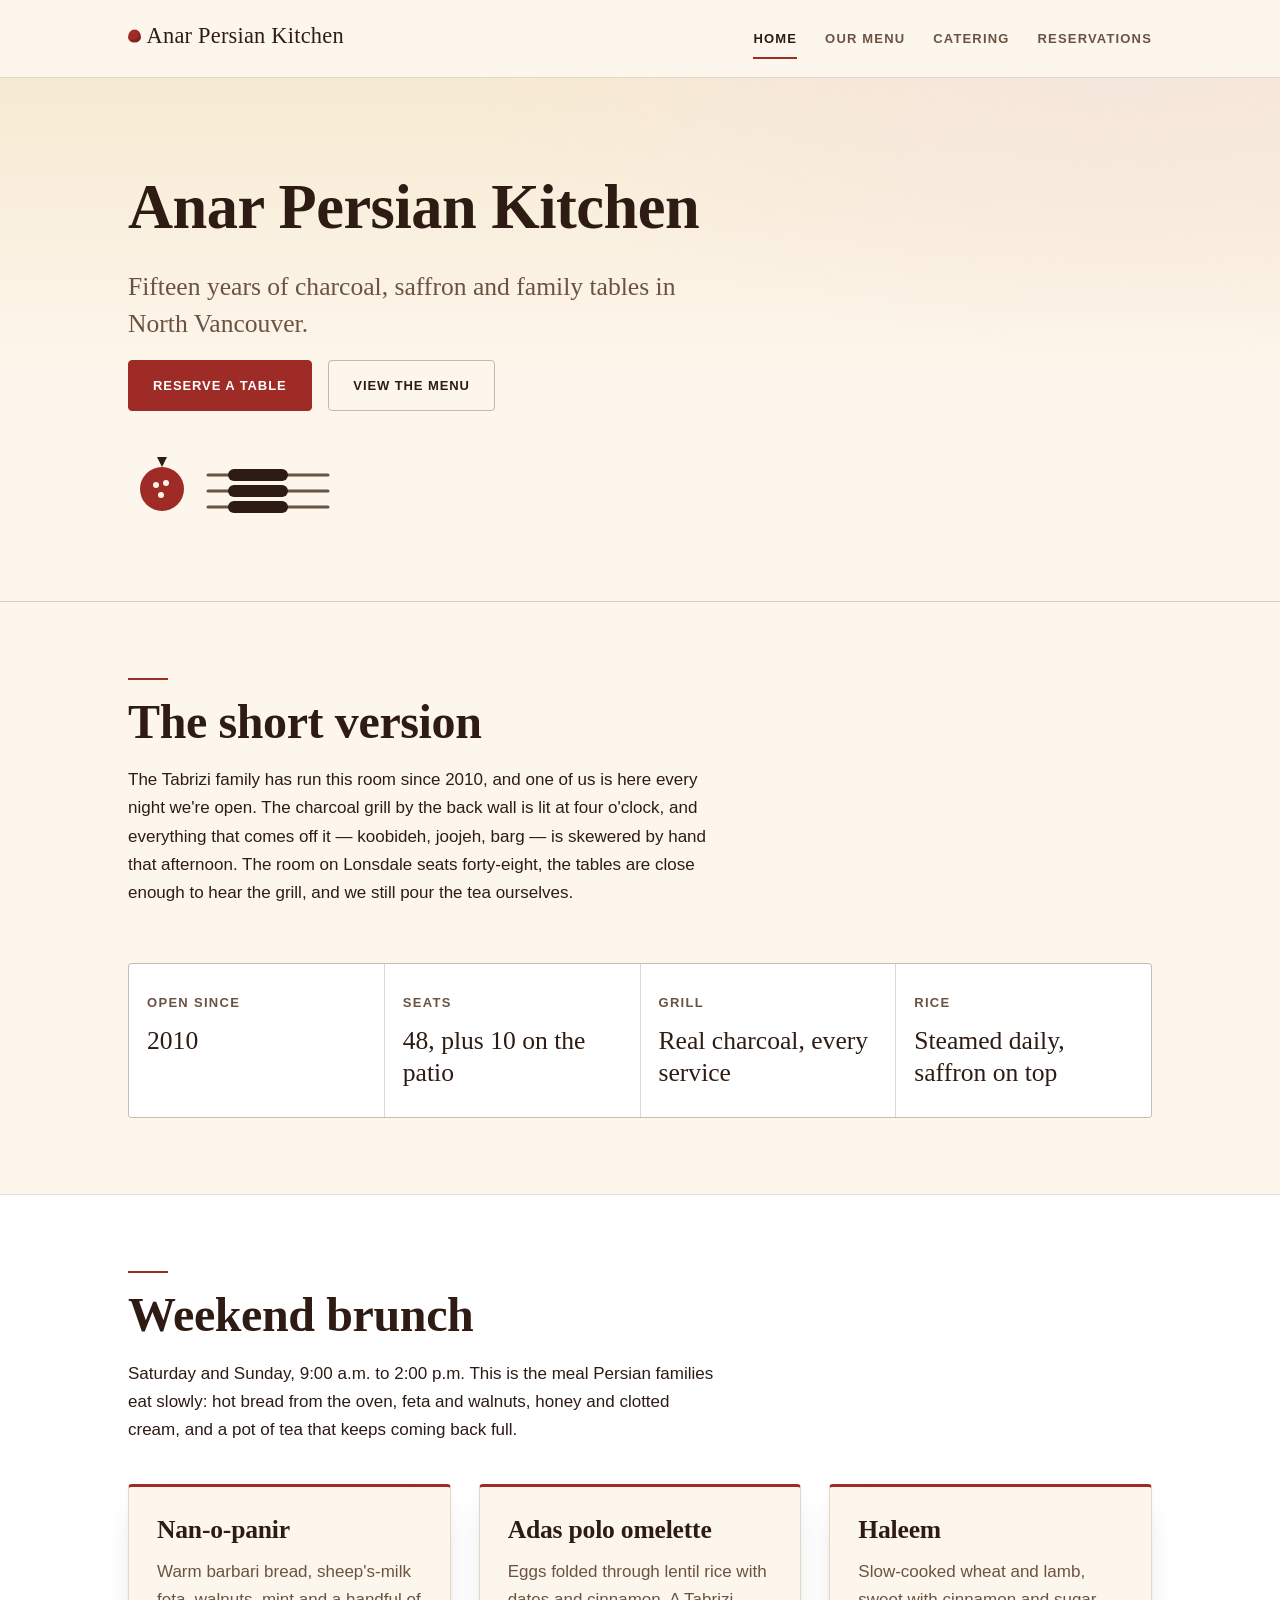
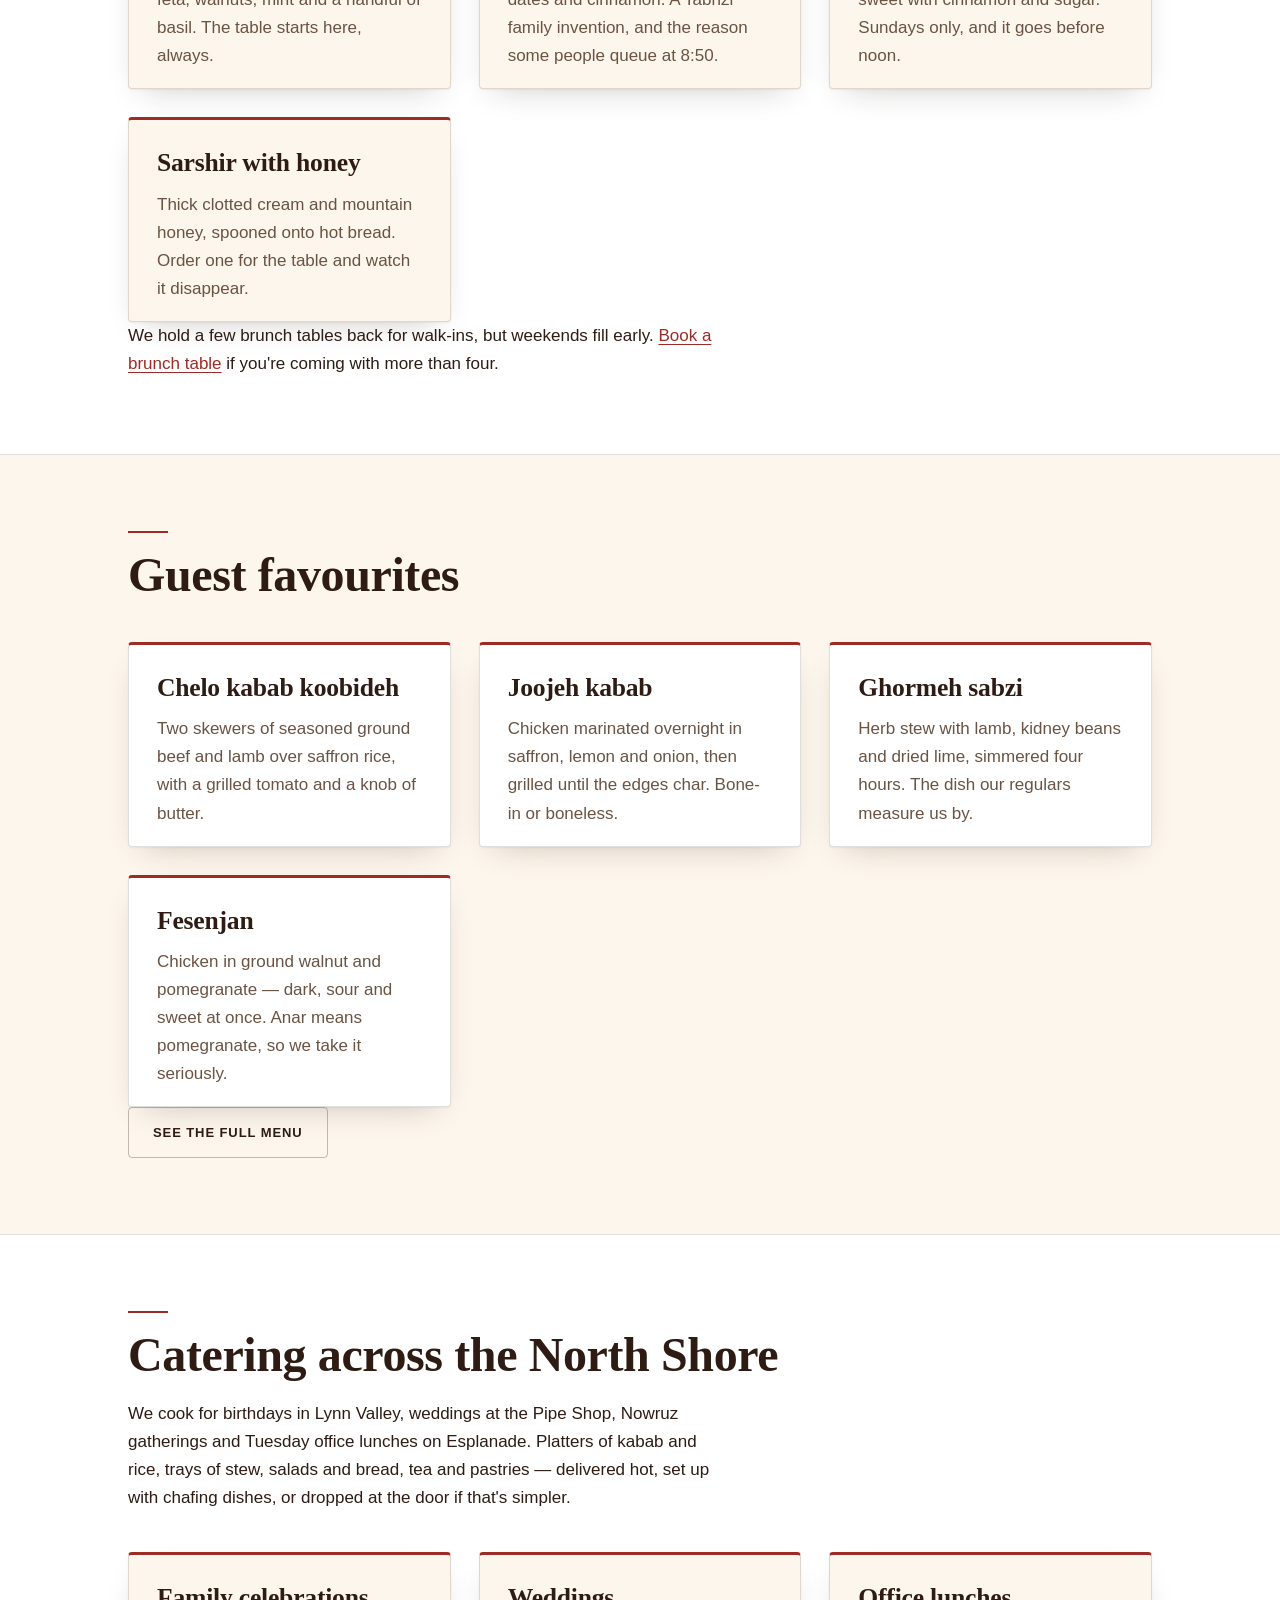
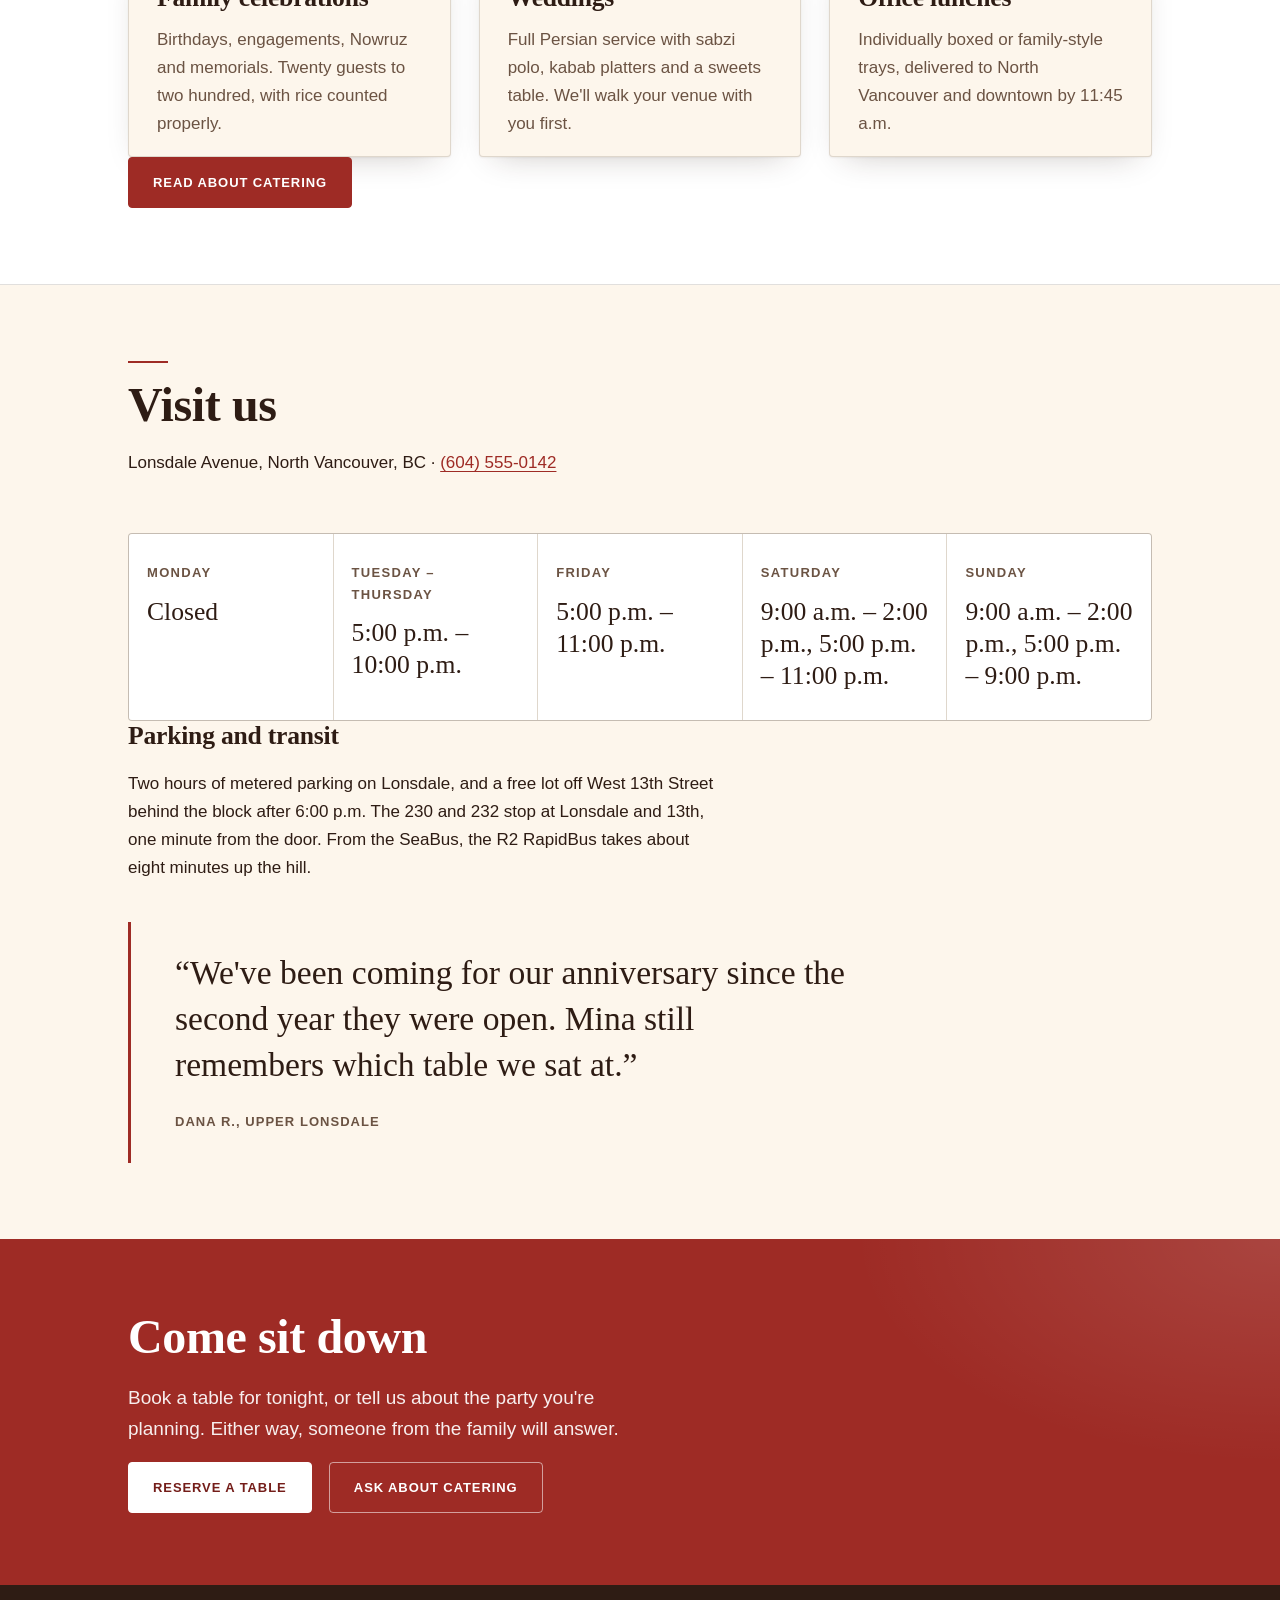
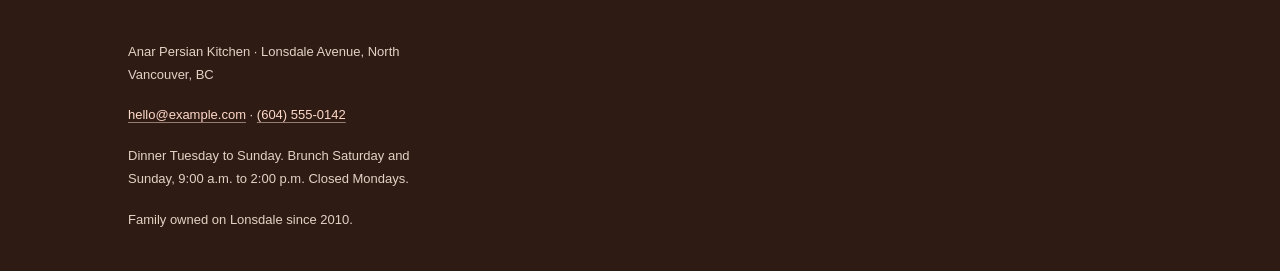
==== commit 4e7af54d: "Publish Anar Persian Kitchen — revision 8 The broken forms are the catering enquiry form and the res" ====
--- a/index.html
+++ b/index.html
@@ -15,7 +15,7 @@
     <a class="brand" href="index.html">Anar Persian Kitchen</a>
     <nav class="site-nav" aria-label="Main">
       <a href="index.html" class="is-current" aria-current="page">Home</a>
-      <a href="menu.html">Menu</a>
+      <a href="menu.html">Our Menu</a>
       <a href="catering.html">Catering</a>
       <a href="reservations.html">Reservations</a>
     </nav>
--- a/assets/styles.css
+++ b/assets/styles.css
@@ -522,6 +522,8 @@
   background-color: var(--bg);
 }
 
+.form-trap { position: absolute; left: -9999px; }
+
 .field {
   display: grid;
   gap: var(--sp-1);
